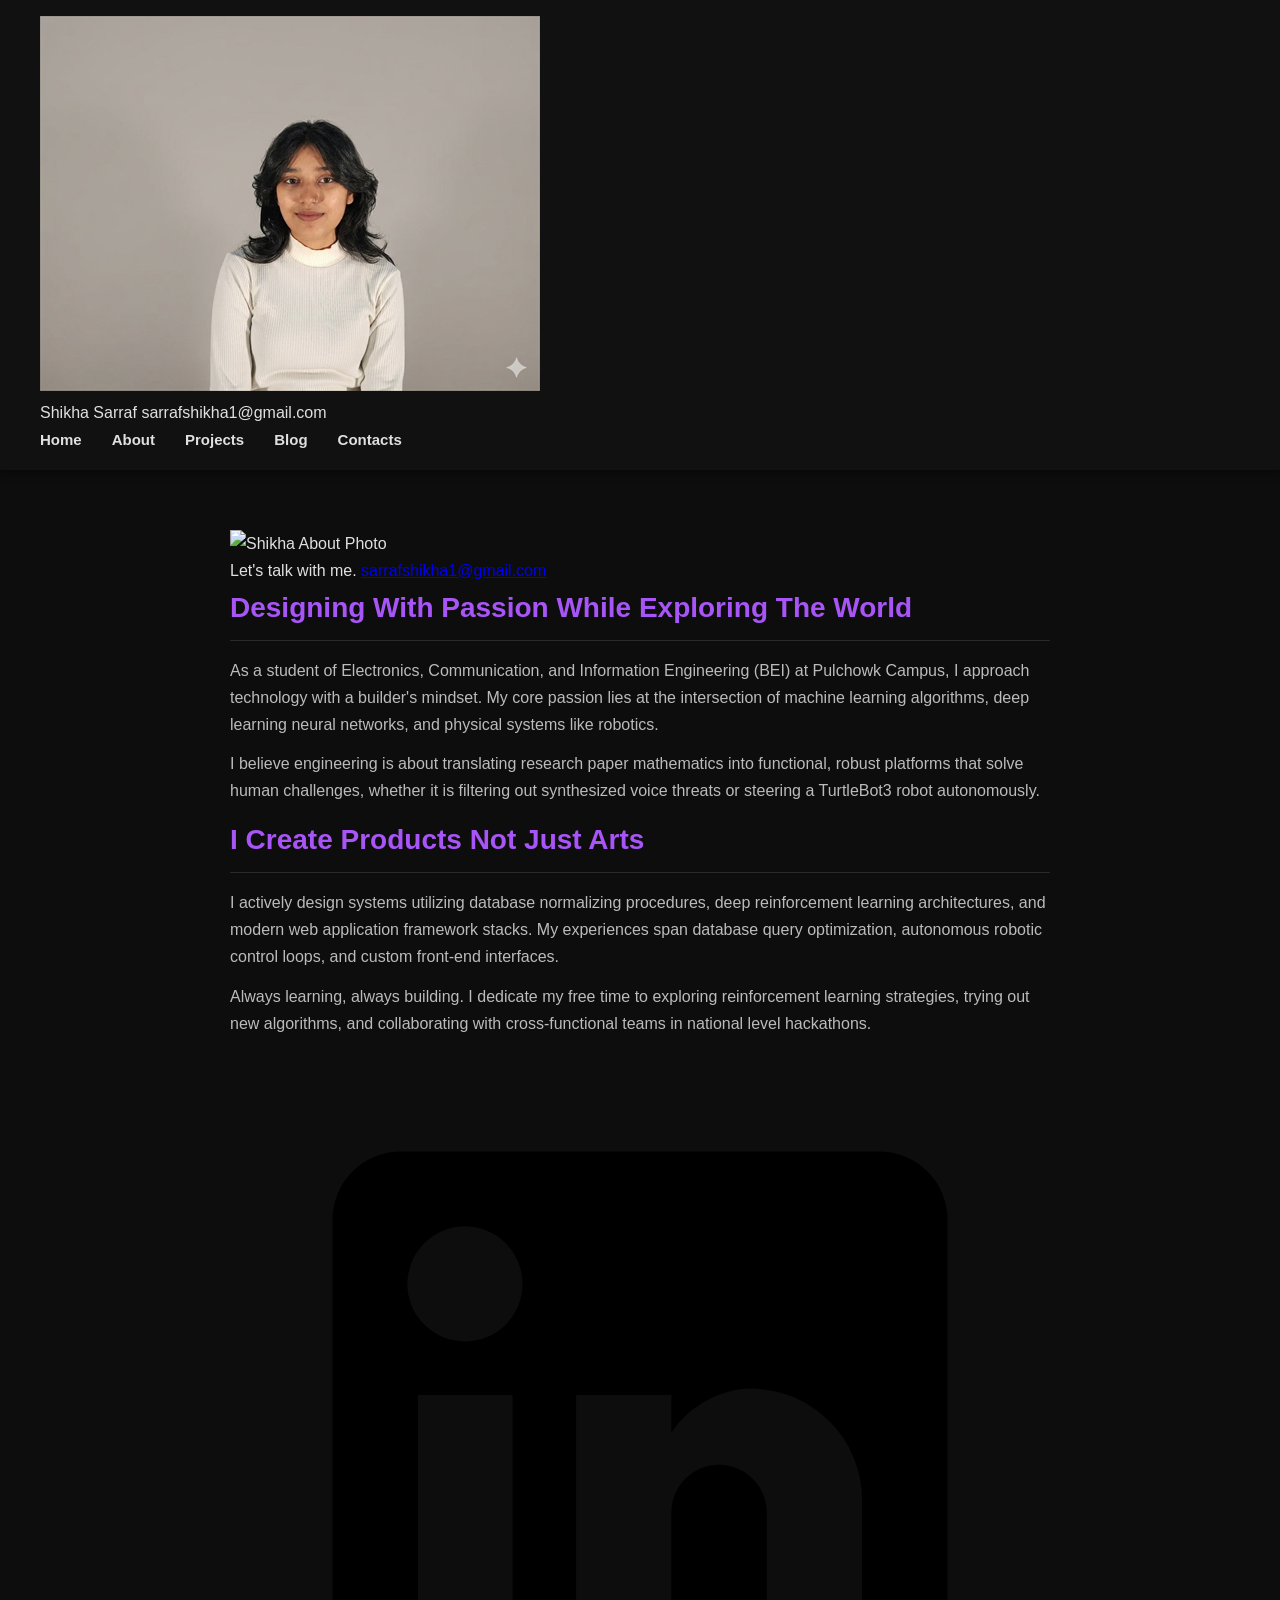
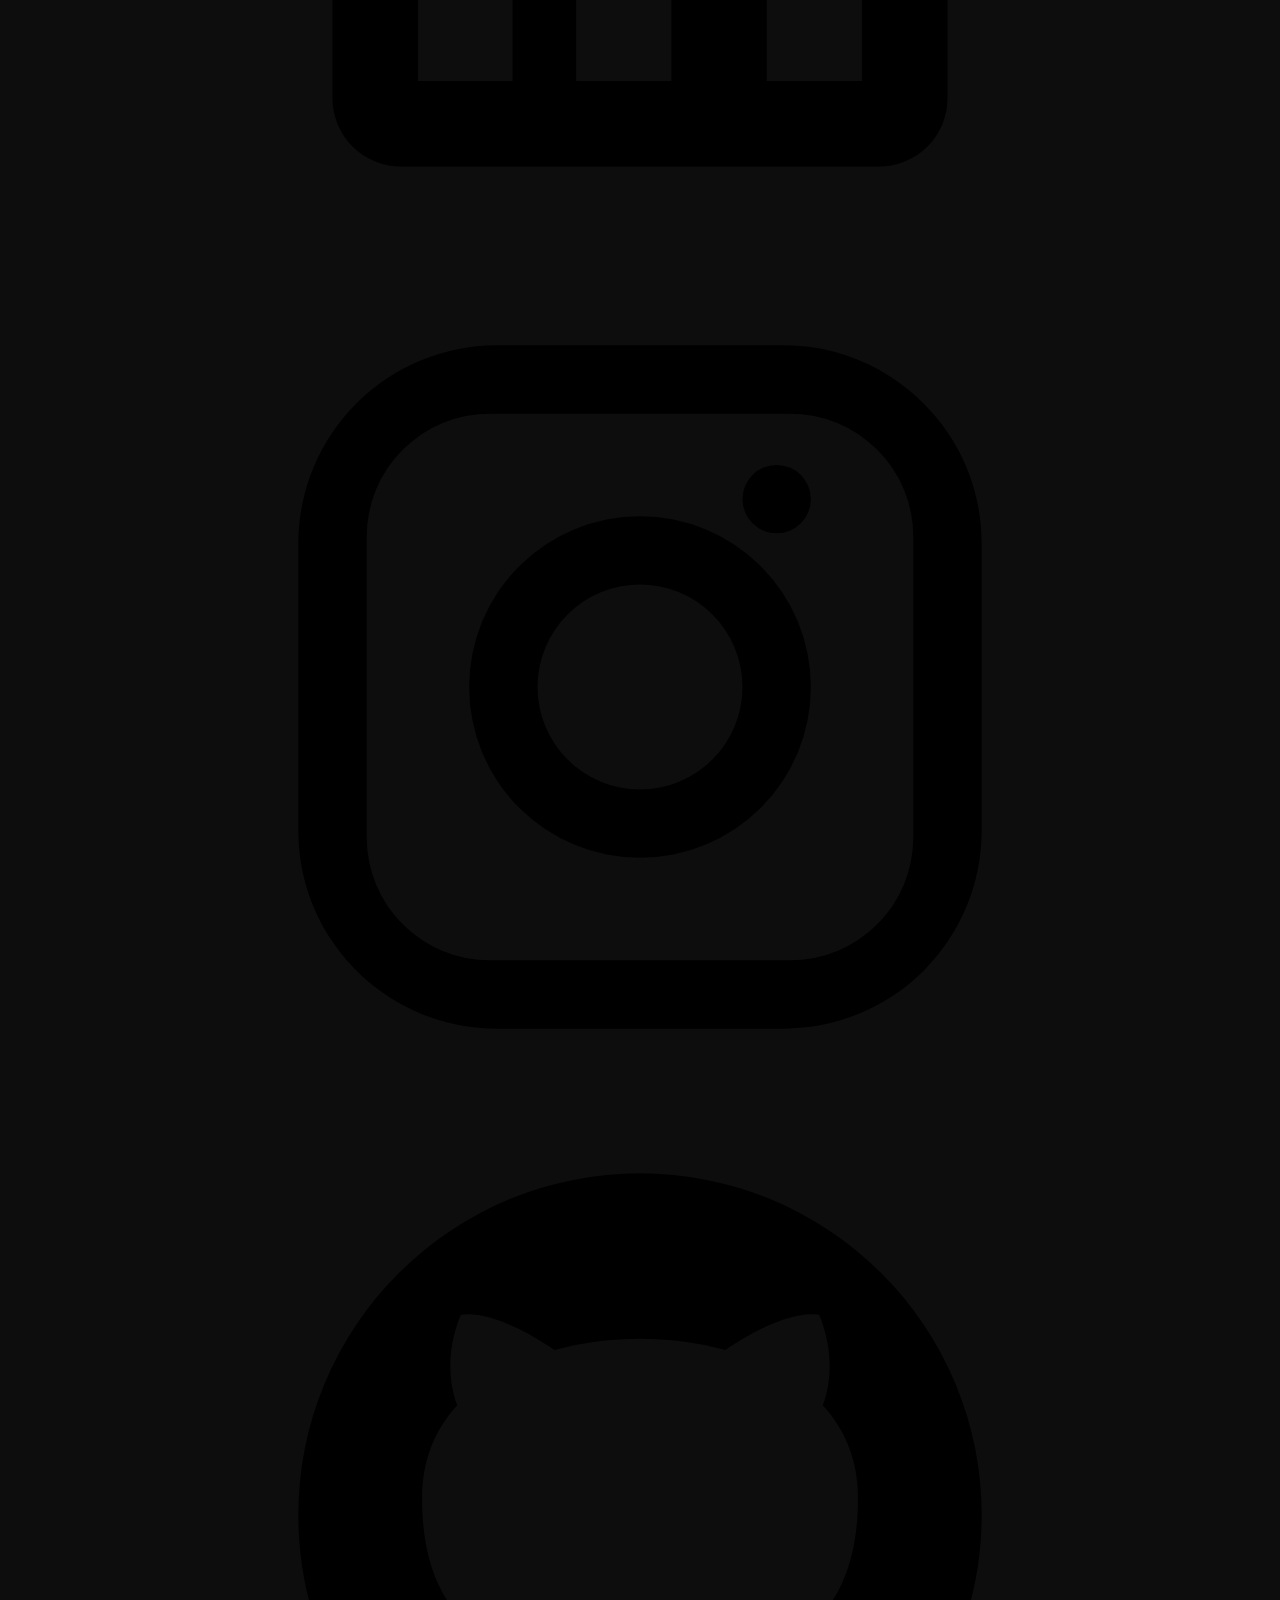
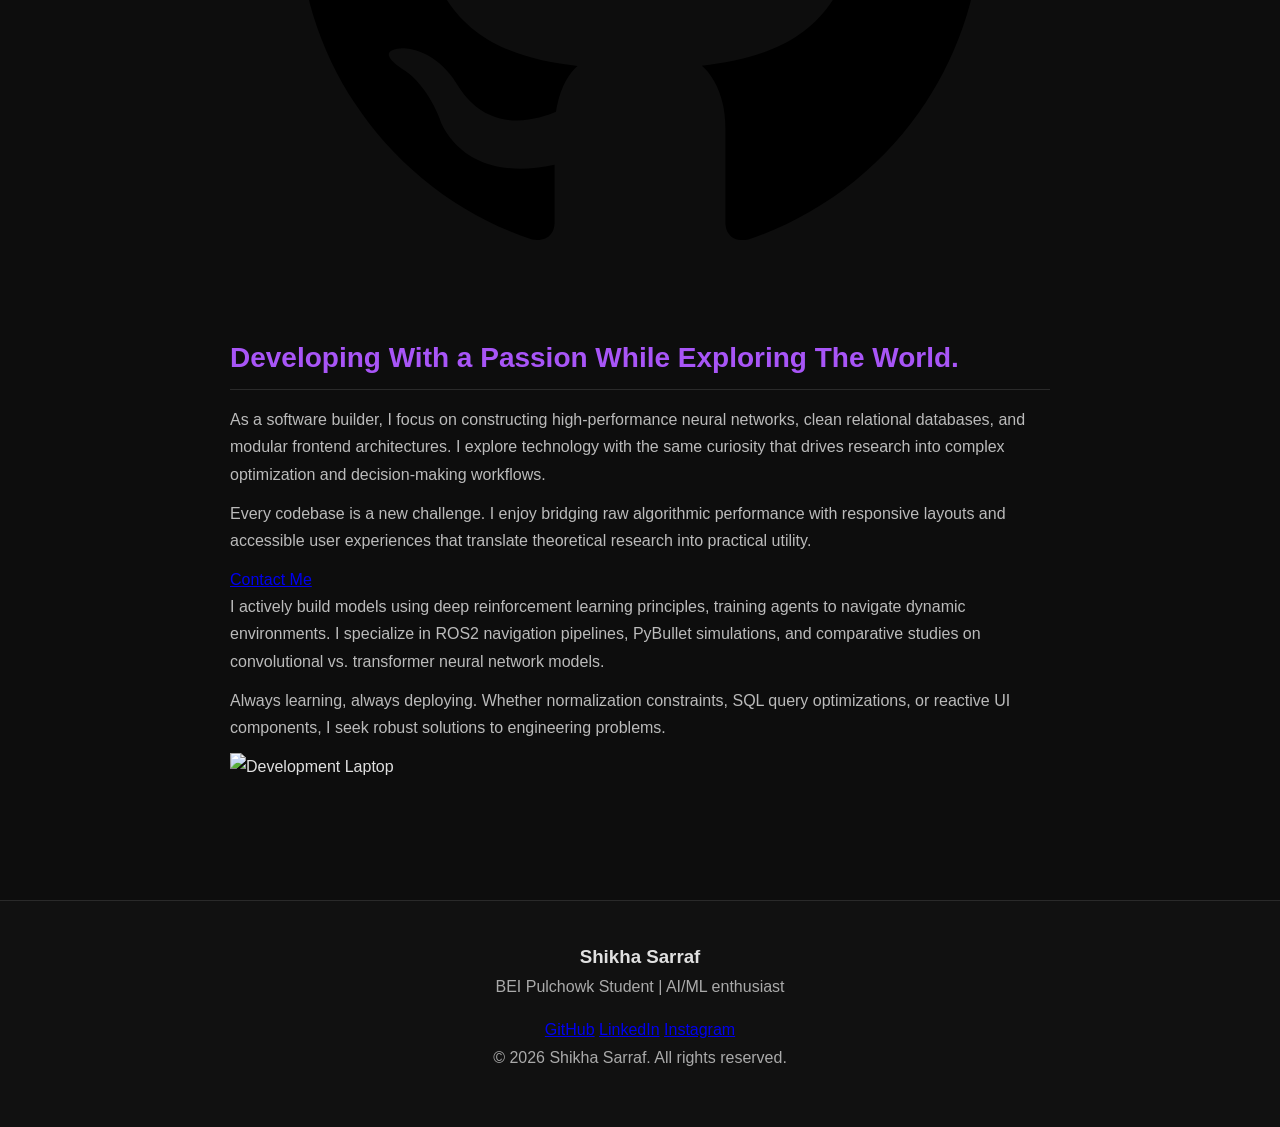
==== about.html @ 016f29b8 "Optimize local and Cloudinary image assets for instant page loading" ====
<!DOCTYPE html>
<html lang="en">
<head>
  <meta charset="UTF-8">
  <meta name="author" content="Shikha Sarraf">
  <meta name="description" content="About Shikha Sarraf - BEI student at Pulchowk Campus, Passionate about AI / ML">
  <title>Shikha Sarraf | About Me</title>
  <!-- Google Fonts -->
  <link rel="preconnect" href="https://fonts.googleapis.com">
  <link rel="preconnect" href="https://fonts.gstatic.com" crossorigin>
  <link href="https://fonts.googleapis.com/css2?family=Playfair+Display:ital,wght@0,400..900;1,400..900&family=Plus+Jakarta+Sans:ital,wght@0,300..800;1,300..800&display=swap" rel="stylesheet">
  <!-- Stylesheet -->
  <link rel="stylesheet" href="style.css">
</head>
<body class="static-page">

  <!-- NAVIGATION BAR (STATIC WHITE THEME) -->
  <nav class="main-navbar sticky-static" id="main-navbar">
    <div class="navbar-content">
      <div class="navbar-logo">
        <img src="me.png" alt="Profile" class="logo-avatar">
        <div class="logo-text">
          <span class="logo-name">Shikha Sarraf</span>
          <span class="logo-subtitle">sarrafshikha1@gmail.com</span>
        </div>
      </div>
      <ul class="nav-links">
        <li><a href="index.html" class="nav-item" data-tab="home">Home</a></li>
        <li><a href="about.html" class="nav-item active" data-tab="about">About</a></li>
        <li><a href="projects.html" class="nav-item" data-tab="projects">Projects</a></li>
        <li><a href="blog.html" class="nav-item" data-tab="blog">Blog</a></li>
        <li><a href="contacts.html" class="nav-item" data-tab="contacts">Contacts</a></li>
      </ul>
    </div>
  </nav>

  <!-- MAIN CONTAINER -->
  <main class="page-container">
    <section id="about-section" class="section-container active-section" style="opacity: 1; transform: none;">
      <div class="about-modern-layout yellow-theme">
        
        <!-- COLUMN 1: IMAGE BLOCK -->
        <div class="about-image-col">
          <div class="offset-card-container">
            <div class="offset-coral-box"></div>
            <div class="about-photo-wrapper">
              <img src="https://res.cloudinary.com/dj85g5tsx/image/upload/w_600,q_auto,f_auto/v1781712154/enhanced_2_aufrpo.jpg" alt="Shikha About Photo" class="about-photo">
            </div>
          </div>
          <div class="about-talk-block">
            <span class="talk-heading">Let's talk with me.</span>
            <a href="mailto:sarrafshikha1@gmail.com" class="talk-email">sarrafshikha1@gmail.com</a>
          </div>
        </div>
        
        <!-- COLUMN 2: HEADING & DETAILS 1 -->
        <div class="about-text-col">
          <h2 class="about-serif-title">Designing With Passion While Exploring The World</h2>
          <div class="coral-line"></div>
          <p class="about-desc">
            As a student of Electronics, Communication, and Information Engineering (BEI) at Pulchowk Campus, I approach technology with a builder's mindset. My core passion lies at the intersection of machine learning algorithms, deep learning neural networks, and physical systems like robotics.
          </p>
          <p class="about-desc">
            I believe engineering is about translating research paper mathematics into functional, robust platforms that solve human challenges, whether it is filtering out synthesized voice threats or steering a TurtleBot3 robot autonomously.
          </p>
        </div>
        
        <!-- COLUMN 3: HEADING & DETAILS 2 + SOCIALS -->
        <div class="about-text-col">
          <h2 class="about-serif-title">I Create Products Not Just Arts</h2>
          <div class="coral-line"></div>
          <p class="about-desc">
            I actively design systems utilizing database normalizing procedures, deep reinforcement learning architectures, and modern web application framework stacks. My experiences span database query optimization, autonomous robotic control loops, and custom front-end interfaces.
          </p>
          <p class="about-desc">
            Always learning, always building. I dedicate my free time to exploring reinforcement learning strategies, trying out new algorithms, and collaborating with cross-functional teams in national level hackathons.
          </p>
          
          <div class="about-social-icons">
            <a href="https://www.linkedin.com/in/shikha-sarraf-b10325328/" target="_blank" class="about-social-btn" title="LinkedIn">
              <svg viewBox="0 0 24 24"><path d="M19 3a2 2 0 0 1 2 2v14a2 2 0 0 1-2 2H5a2 2 0 0 1-2-2V5a2 2 0 0 1 2-2h14m-.5 15.5v-5.3a3.26 3.26 0 0 0-3.26-3.26c-.85 0-1.84.52-2.32 1.3v-1.11h-2.79v8.37h2.79v-4.93c0-.77.62-1.4 1.39-1.4a1.4 1.4 0 0 1 1.4 1.4v4.93h2.79M6.88 8.56a1.68 1.68 0 0 0 1.68-1.68c0-.93-.75-1.69-1.68-1.69a1.69 1.69 0 0 0-1.69 1.69c0 .93.76 1.68 1.69 1.68m1.39 9.94v-8.37H5.5v8.37h2.77z"/></svg>
            </a>
            <a href="https://www.instagram.com/shikha28730/" target="_blank" class="about-social-btn" title="Instagram">
              <svg viewBox="0 0 24 24"><path d="M7.8 2h8.4C19.4 2 22 4.6 22 7.8v8.4a5.8 5.8 0 0 1-5.8 5.8H7.8C4.6 22 2 19.4 2 16.2V7.8A5.8 5.8 0 0 1 7.8 2m-.2 2A3.6 3.6 0 0 0 4 7.6v8.8A3.6 3.6 0 0 0 7.6 20h8.8a3.6 3.6 0 0 0 3.6-3.6V7.6A3.6 3.6 0 0 0 16.4 4H7.6m8.4 1.5a1 1 0 0 1 1 1 1 1 0 0 1-1 1 1 1 0 0 1-1-1 1 1 0 0 1 1-1M12 7a5 5 0 0 1 5 5 5 5 0 0 1-5 5 5 5 0 0 1-5-5 5 5 0 0 1 5-5m0 2a3 3 0 0 0-3 3 3 3 0 0 0 3 3 3 3 0 0 0 3-3 3 3 0 0 0-3-3z"/></svg>
            </a>
            <a href="https://github.com/shikha-sarraf/" target="_blank" class="about-social-btn" title="GitHub">
              <svg viewBox="0 0 24 24"><path d="M12 2A10 10 0 0 0 2 12c0 4.42 2.87 8.17 6.84 9.5.5.08.66-.23.66-.5v-1.69c-2.77.6-3.36-1.34-3.36-1.34-.46-1.16-1.11-1.47-1.11-1.47-.9-.62.07-.6.07-.6 1 .07 1.53 1.03 1.53 1.03.9 1.52 2.34 1.07 2.91.83.1-.65.35-1.09.63-1.34-2.22-.25-4.55-1.11-4.55-4.92 0-1.11.38-2 1.03-2.71-.1-.25-.45-1.29.1-2.64 0 0 .84-.27 2.75 1.02.79-.22 1.65-.33 2.5-.33.85 0 1.71.11 2.5.33 1.91-1.29 2.75-1.02 2.75-1.02.55 1.35.2 2.39.1 2.64.65.71 1.03 1.6 1.03 2.71 0 3.82-2.34 4.66-4.57 4.91.36.31.69.92.69 1.85V21c0 .27.16.59.67.5C19.14 20.16 22 16.42 22 12A10 10 0 0 0 12 2z"/></svg>
            </a>
          </div>
        </div>
        
      </div>

      <!-- SECOND ROW: DEVELOPMENT & LAPTOP BLOCK -->
      <div class="about-modern-layout reverse blue-theme">
        
        <!-- COLUMN 1 & 2: TEXT -->
        <div class="about-text-col">
          <h2 class="about-serif-title">Developing With a Passion While Exploring The World.</h2>
          <div class="coral-line"></div>
          <p class="about-desc">
            As a software builder, I focus on constructing high-performance neural networks, clean relational databases, and modular frontend architectures. I explore technology with the same curiosity that drives research into complex optimization and decision-making workflows.
          </p>
          <p class="about-desc">
            Every codebase is a new challenge. I enjoy bridging raw algorithmic performance with responsive layouts and accessible user experiences that translate theoretical research into practical utility.
          </p>
          <div class="about-btn-wrapper">
            <a href="contacts.html" class="about-contact-btn">Contact Me</a>
          </div>
        </div>
        
        <div class="about-text-col">
          <p class="about-desc">
            I actively build models using deep reinforcement learning principles, training agents to navigate dynamic environments. I specialize in ROS2 navigation pipelines, PyBullet simulations, and comparative studies on convolutional vs. transformer neural network models.
          </p>
          <p class="about-desc">
            Always learning, always deploying. Whether normalization constraints, SQL query optimizations, or reactive UI components, I seek robust solutions to engineering problems.
          </p>
        </div>
        
        <!-- COLUMN 3: LAPTOP IMAGE BLOCK -->
        <div class="about-image-col">
          <div class="offset-card-container right-aligned">
            <div class="offset-coral-box right-offset"></div>
            <div class="about-photo-wrapper">
              <img src="https://res.cloudinary.com/dj85g5tsx/image/upload/w_600,q_auto,f_auto/v1781712154/enhanced_1_idapt1.jpg" alt="Development Laptop" class="about-photo">
            </div>
          </div>
        </div>
        
      </div>
    </section>
  </main>

  <!-- FOOTER -->
  <footer class="site-footer">
    <div class="footer-top">
      <div class="footer-brand">
        <h3>Shikha Sarraf</h3>
        <p>BEI Pulchowk Student | AI/ML enthusiast</p>
      </div>
      <div class="footer-socials">
        <a href="https://github.com/shikha-sarraf/" target="_blank">GitHub</a>
        <a href="https://www.linkedin.com/in/shikha-sarraf-b10325328/" target="_blank">LinkedIn</a>
        <a href="https://www.instagram.com/shikha28730/" target="_blank">Instagram</a>
      </div>
    </div>
    <div class="footer-divider"></div>
    <div class="footer-bottom">
      <p>&copy; 2026 Shikha Sarraf. All rights reserved.</p>
    </div>
  </footer>

  <!-- Scripts -->
  <script src="script.js"></script>
</body>
</html>
---- style.css ----
/* RESET & BASE */
* {
  margin: 0;
  padding: 0;
  box-sizing: border-box;
}

body {
  font-family: 'Segoe UI', sans-serif;
  background-color: #0d0d0d;
  color: #e0e0e0;
  line-height: 1.7;
}

/* NAVIGATION */
nav {
  background-color: #111111;
  padding: 16px 40px;
  box-shadow: 0 2px 8px rgba(0,0,0,0.5);
  position: sticky;
  top: 0;
  z-index: 100;
}

nav ul {
  list-style: none;
  display: flex;
  gap: 30px;
}

nav ul li a {
  text-decoration: none;
  color: #e0e0e0;
  font-weight: 600;
  font-size: 15px;
}

nav ul li a:hover {
  color: #a855f7;
}

/* HERO SECTION */

.profile-photo {
  width: 150px;
  height: 150px;
  border-radius: 50%;
  object-fit: cover;
  border: 3px solid #a855f7;
  margin-bottom: 20px;
}

#hero {
  background: linear-gradient(135deg, #0d0d0d, #1a0a2e);
  color: white;
  padding: 100px 40px;
  text-align: center;
}

#hero h1 {
  font-size: 48px;
  margin-bottom: 16px;
  color: #ffffff;
}

#hero p {
  font-size: 18px;
  margin-bottom: 8px;
  color: #aaaaaa;
}

/* SECTIONS */
section {
  padding: 60px 40px;
  max-width: 900px;
  margin: 0 auto;
}

h2 {
  font-size: 28px;
  color: #a855f7;
  margin-bottom: 16px;
  border-bottom: 1px solid #2a2a2a;
  padding-bottom: 8px;
}

p {
  font-size: 16px;
  color: #bbbbbb;
  margin-bottom: 12px;
}

/* SKILLS */
#skills ul {
  list-style: none;
  display: flex;
  flex-wrap: wrap;
  gap: 12px;
  margin-top: 16px;
}

#skills ul li {
  background-color: transparent;
  color: #a855f7;
  padding: 8px 18px;
  border-radius: 20px;
  font-size: 14px;
  font-weight: 500;
  border: 1px solid #a855f7;
}

/* PROJECT CARDS */
.project-card {
  background: #111111;
  border-radius: 12px;
  padding: 24px;
  margin-bottom: 20px;
  box-shadow: 0 4px 12px rgba(0,0,0,0.4);
  border-left: 4px solid #a855f7;
  transition: all 0.3s ease;
  cursor: pointer;
}

.project-card:hover {
  transform: translateY(-5px);
  box-shadow: 0 8px 25px rgba(168, 85, 247, 0.3);
  border-left: 4px solid #a855f7;
}


/* CONTACT */
#contact a {
  color: #a855f7;
  text-decoration: none;
  font-weight: 600;
}

#contact a:hover {
  color: #ffffff;
  text-decoration: underline;
}

.social-links {
  display: flex;
  gap: 16px;
  justify-content: center;
  margin-top: 24px;
}

.social-links a {
  text-decoration: none;
  color: #ffffff;
  border: 2px solid #a855f7;
  padding: 10px 24px;
  border-radius: 25px;
  font-weight: 600;
  font-size: 15px;
  transition: all 0.3s ease;
}

.social-links a:hover {
  background-color: #a855f7;
  color: #ffffff;
}
/* FOOTER */
footer {
  background-color: #111111;
  text-align: center;
  padding: 40px 20px;
  margin-top: 60px;
  border-top: 1px solid #2a2a2a;
}

footer p {
  color: #aaaaaa;
  margin-bottom: 16px;
}

footer .copyright {
  color: #555555;
  font-size: 13px;
  margin-top: 16px;
}
.cv-btn {
  display: inline-block;
  margin-top: 16px;
  padding: 12px 30px;
  background-color: #a855f7;
  color: white;
  text-decoration: none;
  border-radius: 25px;
  font-weight: 600;
  font-size: 15px;
  transition: all 0.3s ease;
}

.cv-btn:hover {
  background-color: #9333ea;
  transform: translateY(-2px);
}
/* SCROLL ANIMATION */
.fade-in {
  opacity: 0;
  transform: translateY(30px);
  transition: opacity 0.6s ease, transform 0.6s ease;
}

.fade-in.visible {
  opacity: 1;
  transform: translateY(0);
}

/* EDUCATION CARDS */
.education-card {
  background: #111111;
  border-radius: 12px;
  padding: 24px;
  margin-bottom: 20px;
  border-left: 4px solid #a855f7;
  box-shadow: 0 4px 12px rgba(0,0,0,0.4);
  transition: all 0.3s ease;
}

.education-card:hover {
  transform: translateY(-5px);
  box-shadow: 0 8px 25px rgba(168, 85, 247, 0.3);
}

.education-card h3 {
  color: #ffffff;
  font-size: 18px;
  margin-bottom: 8px;
}

.institution {
  color: #a855f7 !important;
  font-weight: 600;
  margin-bottom: 4px !important;
}

.year {
  color: #888888 !important;
  font-size: 14px !important;
  margin-bottom: 10px !important;
}

/* HOBBIES */
.hobbies-grid {
  display: grid;
  grid-template-columns: repeat(2, 1fr);
  gap: 20px;
  margin-top: 16px;
}

.hobby-card {
  background: #111111;
  border-radius: 12px;
  padding: 24px;
  text-align: center;
  border: 1px solid #2a2a2a;
  transition: all 0.3s ease;
}

.hobby-card:hover {
  border-color: #a855f7;
  transform: translateY(-5px);
  box-shadow: 0 8px 25px rgba(168, 85, 247, 0.2);
}

.hobby-icon {
  font-size: 36px;
  display: block;
  margin-bottom: 12px;
}

.hobby-card h3 {
  color: #ffffff;
  margin-bottom: 8px;
}
/* PROJECT HEADER */
.project-header {
  display: flex;
  justify-content: space-between;
  align-items: center;
  margin-bottom: 12px;
}

.project-status {
  background-color: #1a1a1a;
  color: #a855f7;
  border: 1px solid #a855f7;
  padding: 4px 12px;
  border-radius: 20px;
  font-size: 12px;
  font-weight: 600;
}

/* PROJECT TECH TAGS */
.project-tech {
  display: flex;
  flex-wrap: wrap;
  gap: 8px;
  margin-top: 16px;
}

.project-tech span {
  background-color: #1a1a1a;
  color: #aaaaaa;
  border: 1px solid #333333;
  padding: 4px 12px;
  border-radius: 20px;
  font-size: 12px;
}
.project-card .project-status.hackathon {
  color: #22c55e;
  border-color: #22c55e;
}
/* SMOOTH SCROLL */
html {
  scroll-behavior: smooth;
}
/* BACK TO TOP BUTTON */
#backToTop {
  position: fixed;
  bottom: 30px;
  right: 30px;
  background-color: #a855f7;
  color: white;
  border: none;
  border-radius: 50%;
  width: 45px;
  height: 45px;
  font-size: 20px;
  cursor: pointer;
  display: none;
  z-index: 999;
  transition: all 0.3s ease;
}

#backToTop:hover {
  background-color: #9333ea;
  transform: translateY(-3px);
}
/* MOBILE RESPONSIVE */
@media (max-width: 768px) {
  #hero h1 {
    font-size: 32px;
  }

  #hero p {
    font-size: 16px;
  }

  nav ul {
    gap: 16px;
    flex-wrap: wrap;
    padding: 8px 0;
  }

  section {
    padding: 40px 20px;
  }

  .hobbies-grid {
    grid-template-columns: 1fr;
  }

  .project-header {
    flex-direction: column;
    align-items: flex-start;
    gap: 8px;
  }

  .social-links {
    flex-direction: column;
    align-items: center;
  }

  .profile-photo {
    width: 120px;
    height: 120px;
  }
}
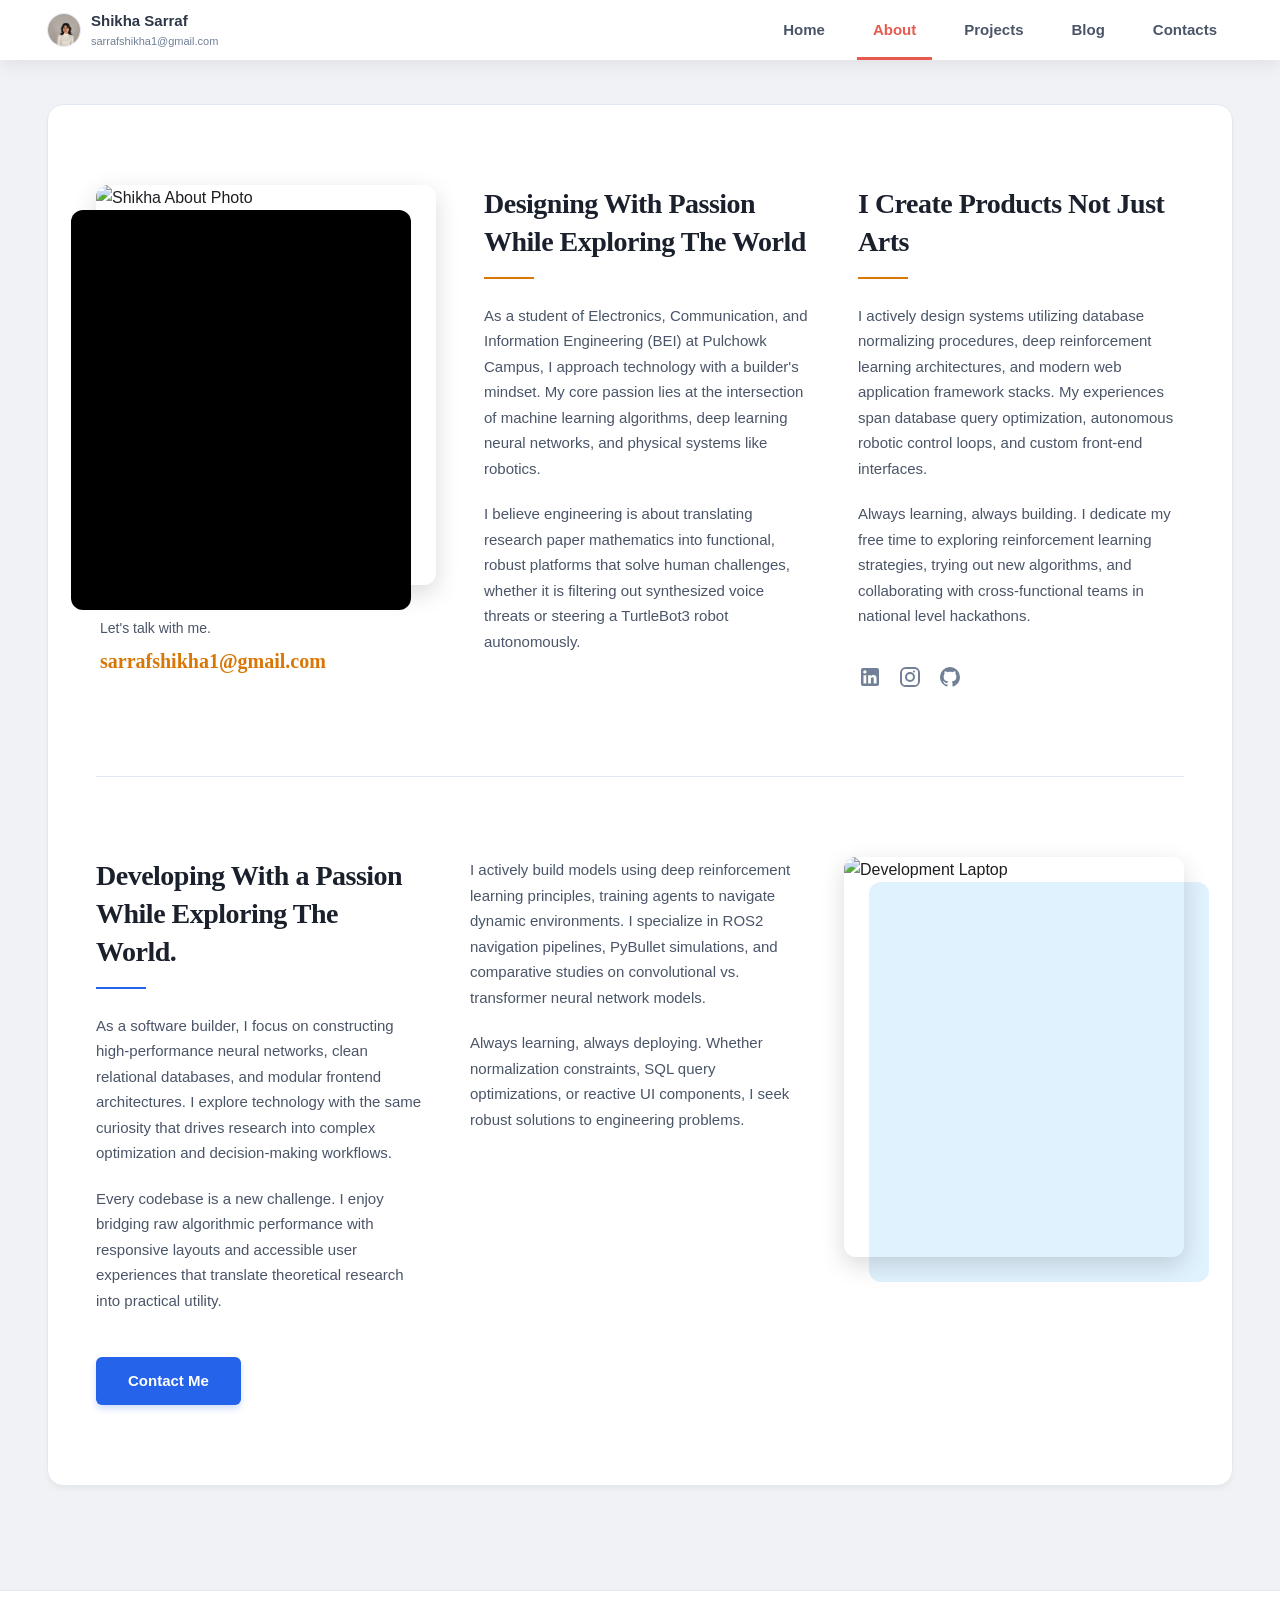
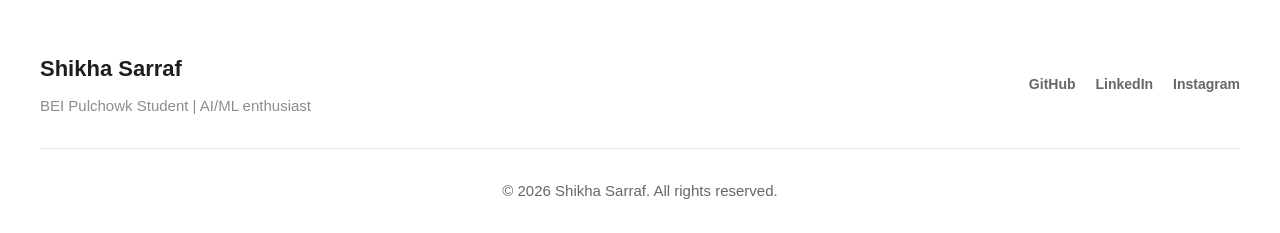
==== commit 6c769cc1: "Make profile header section more compact to avoid shifting main page down" ====
--- a/about.html
+++ b/about.html
@@ -2,6 +2,7 @@
 <html lang="en">
 <head>
   <meta charset="UTF-8">
+  <meta name="viewport" content="width=device-width, initial-scale=1.0">
   <meta name="author" content="Shikha Sarraf">
   <meta name="description" content="About Shikha Sarraf - BEI student at Pulchowk Campus, Passionate about AI / ML">
   <title>Shikha Sarraf | About Me</title>
@@ -10,7 +11,7 @@
   <link rel="preconnect" href="https://fonts.gstatic.com" crossorigin>
   <link href="https://fonts.googleapis.com/css2?family=Playfair+Display:ital,wght@0,400..900;1,400..900&family=Plus+Jakarta+Sans:ital,wght@0,300..800;1,300..800&display=swap" rel="stylesheet">
   <!-- Stylesheet -->
-  <link rel="stylesheet" href="style.css">
+  <link rel="stylesheet" href="style.css?v=1.0.3">
 </head>
 <body class="static-page">
 
--- a/style.css
+++ b/style.css
@@ -1,383 +1,1660 @@
-/* RESET & BASE */
+/* ==========================================
+   DESIGN SYSTEM & VARIABLES
+   ========================================== */
+:root {
+  /* Colors */
+  --bg-primary: #f0f2f5;
+  --bg-secondary: #ffffff;
+  --bg-hover: #f2f3f5;
+  --border-color: #e4e6eb;
+  --text-primary: #1c1e21;
+  --text-secondary: #65676b;
+  --text-muted: #8a8d91;
+  
+  --coral-accent: #e85a4f;
+  --coral-hover: #d3483f;
+  --coral-bg-alpha: rgba(232, 90, 79, 0.15);
+  
+  --facebook-blue: #1877f2;
+  --success-color: #16a34a;
+  --warning-color: #d97706;
+  
+  /* Fonts */
+  --font-sans: 'Plus Jakarta Sans', sans-serif;
+  --font-serif: 'Playfair Display', serif;
+  
+  /* Transitions */
+  --transition-smooth: all 0.3s cubic-bezier(0.4, 0, 0.2, 1);
+  --transition-fast: all 0.15s ease;
+}
+
+/* ==========================================
+   RESET & BASE STYLES
+   ========================================== */
 * {
   margin: 0;
   padding: 0;
   box-sizing: border-box;
 }
 
+html {
+  scroll-behavior: smooth;
+  scroll-padding-top: 80px; /* Offset for sticky navbar */
+}
+
 body {
-  font-family: 'Segoe UI', sans-serif;
-  background-color: #0d0d0d;
-  color: #e0e0e0;
-  line-height: 1.7;
-}
-
-/* NAVIGATION */
-nav {
-  background-color: #111111;
-  padding: 16px 40px;
-  box-shadow: 0 2px 8px rgba(0,0,0,0.5);
-  position: sticky;
-  top: 0;
-  z-index: 100;
-}
-
-nav ul {
+  font-family: var(--font-sans);
+  background-color: var(--bg-primary);
+  color: var(--text-primary);
+  line-height: 1.6;
+  overflow-x: hidden;
+}
+
+body.static-page {
+  padding-top: 80px;
+}
+
+/* Links & Buttons */
+a {
+  color: inherit;
+  text-decoration: none;
+  transition: var(--transition-fast);
+}
+
+button, .mock-btn {
+  font-family: var(--font-sans);
+  background: none;
+  border: none;
+  cursor: pointer;
+  outline: none;
+  transition: var(--transition-smooth);
+}
+
+/* ==========================================
+   TYPOGRAPHY
+   ========================================== */
+h1, h2, h3, h4, h5, h6 {
+  font-weight: 700;
+  color: var(--text-primary);
+}
+
+p {
+  color: var(--text-secondary);
+  font-size: 15px;
+}
+
+/* ==========================================
+   HEADER / PROFILE AREA
+   ========================================== */
+.profile-header {
+  background-color: var(--bg-secondary);
+  border-bottom: 1px solid var(--border-color);
+  padding-bottom: 12px;
+  width: 100%;
+}
+
+.cover-wrapper {
+  position: relative;
+  width: 100%;
+  height: 410px;
+  background: linear-gradient(180deg, #2a2c2d, #18191a);
+  overflow: hidden;
+}
+
+.cover-photo {
+  width: 100%;
+  height: 100%;
+  object-fit: cover;
+  object-position: center 20%;
+}
+
+.cover-edit-btn {
+  position: absolute;
+  bottom: 16px;
+  right: 32px;
+  background-color: rgba(0, 0, 0, 0.65);
+  color: #ffffff;
+  padding: 8px 16px;
+  border-radius: 6px;
+  font-size: 14px;
+  font-weight: 600;
+  display: flex;
+  align-items: center;
+  gap: 8px;
+  backdrop-filter: blur(4px);
+}
+
+.cover-edit-btn:hover {
+  background-color: rgba(0, 0, 0, 0.85);
+}
+
+.btn-icon {
+  width: 18px;
+  height: 18px;
+  fill: currentColor;
+}
+
+/* Profile Info Section */
+.header-info-container {
+  max-width: 1250px;
+  margin: 0 auto;
+  padding: 0 32px;
+  position: relative;
+  display: flex;
+  gap: 24px;
+}
+
+.profile-avatar-wrapper {
+  position: relative;
+  width: 140px;
+  height: 140px;
+  margin-top: -70px;
+  border-radius: 50%;
+  border: 4px solid var(--bg-secondary);
+  overflow: hidden;
+  background-color: var(--bg-primary);
+  flex-shrink: 0;
+  z-index: 10;
+  box-shadow: 0 4px 12px rgba(0,0,0,0.15);
+}
+
+.profile-avatar {
+  width: 100%;
+  height: 100%;
+  object-fit: cover;
+}
+
+.avatar-edit-badge {
+  position: absolute;
+  bottom: 8px;
+  right: 8px;
+  background-color: var(--bg-hover);
+  border: 1px solid var(--border-color);
+  width: 36px;
+  height: 36px;
+  border-radius: 50%;
+  display: flex;
+  align-items: center;
+  justify-content: center;
+  cursor: pointer;
+}
+
+.avatar-edit-badge svg {
+  width: 20px;
+  height: 20px;
+  fill: var(--text-primary);
+}
+
+.profile-meta {
+  display: flex;
+  justify-content: space-between;
+  align-items: flex-end;
+  flex-grow: 1;
+  padding-top: 12px;
+  padding-bottom: 4px;
+  gap: 20px;
+}
+
+.name-block {
+  display: flex;
+  flex-direction: column;
+}
+
+.profile-name {
+  font-size: 28px;
+  font-weight: 800;
+  display: flex;
+  align-items: center;
+  gap: 8px;
+}
+
+.verify-badge {
+  color: var(--facebook-blue);
+  font-size: 20px;
+}
+
+.profile-email {
+  color: var(--text-secondary);
+  font-size: 16px;
+  font-weight: 500;
+  margin-top: 4px;
+}
+
+.profile-actions {
+  display: flex;
+  gap: 12px;
+}
+
+.mock-btn {
+  padding: 8px 16px;
+  border-radius: 6px;
+  font-size: 15px;
+  font-weight: 600;
+  display: flex;
+  align-items: center;
+  gap: 8px;
+}
+
+.primary-action-btn {
+  background-color: var(--facebook-blue);
+  color: white;
+}
+
+.primary-action-btn:hover {
+  filter: brightness(1.1);
+}
+
+.secondary-action-btn {
+  background-color: var(--bg-hover);
+  color: var(--text-primary);
+  border: 1px solid var(--border-color);
+}
+
+.secondary-action-btn:hover {
+  background-color: rgba(0, 0, 0, 0.05);
+}
+
+/* ==========================================
+   NAVIGATION BAR
+   ========================================== */
+.nav-anchor {
+  height: 0;
+  display: block;
+  width: 100%;
+  visibility: hidden;
+}
+
+.main-navbar {
+  background-color: var(--bg-secondary);
+  border-bottom: 1px solid var(--border-color);
+  width: 100%;
+  height: 60px;
+  z-index: 999;
+  transition: background-color 0.4s ease, box-shadow 0.4s ease, transform 0.3s ease;
+}
+
+.navbar-content {
+  max-width: 1250px;
+  margin: 0 auto;
+  padding: 0 32px;
+  height: 100%;
+  display: flex;
+  justify-content: space-between;
+  align-items: center;
+}
+
+/* Sticky Nav Logo (Hidden by default) */
+.navbar-logo {
+  display: flex;
+  align-items: center;
+  gap: 10px;
+  opacity: 0;
+  visibility: hidden;
+  transform: translateX(-10px);
+  transition: var(--transition-smooth);
+}
+
+.logo-avatar {
+  width: 34px;
+  height: 34px;
+  border-radius: 50%;
+  object-fit: cover;
+  border: 1px solid var(--border-color);
+}
+
+.logo-text {
+  display: flex;
+  flex-direction: column;
+}
+
+.logo-name {
+  font-weight: 700;
+  font-size: 15px;
+  color: #2d3748;
+}
+
+.logo-subtitle {
+  font-size: 11px;
+  color: #718096;
+}
+
+/* Nav Links list */
+.nav-links {
+  display: flex;
   list-style: none;
-  display: flex;
-  gap: 30px;
-}
-
-nav ul li a {
-  text-decoration: none;
-  color: #e0e0e0;
+  height: 100%;
+  align-items: center;
+  gap: 16px;
+}
+
+.nav-item {
+  color: var(--text-secondary);
   font-weight: 600;
   font-size: 15px;
-}
-
-nav ul li a:hover {
-  color: #a855f7;
-}
-
-/* HERO SECTION */
-
-.profile-photo {
-  width: 150px;
-  height: 150px;
+  padding: 18px 16px;
+  position: relative;
+  display: inline-block;
+}
+
+.nav-item:hover {
+  color: var(--text-primary);
+}
+
+.nav-item.active {
+  color: var(--coral-accent);
+}
+
+.nav-item.active::after {
+  content: '';
+  position: absolute;
+  bottom: 0;
+  left: 0;
+  width: 100%;
+  height: 3px;
+  background-color: var(--coral-accent);
+}
+
+/* Sticky navbar CTA button */
+.navbar-cta {
+  opacity: 0;
+  visibility: hidden;
+  transform: translateX(10px);
+  transition: var(--transition-smooth);
+}
+
+.hire-btn {
+  background-color: var(--coral-accent);
+  color: white;
+  padding: 8px 20px;
+  border-radius: 6px;
+  font-weight: 600;
+  font-size: 14px;
+  box-shadow: 0 4px 6px rgba(232, 90, 79, 0.2);
+}
+
+.hire-btn:hover {
+  background-color: var(--coral-hover);
+  transform: translateY(-1px);
+}
+
+/* STICKY CLASS TRIGGERED BY JS / STATIC PAGE NAVBAR */
+.main-navbar.sticky,
+.main-navbar.sticky-static {
+  position: fixed;
+  top: 0;
+  left: 0;
+  right: 0;
+  background-color: #ffffff !important;
+  box-shadow: 0 4px 20px rgba(0, 0, 0, 0.08);
+  border-bottom: none;
+  z-index: 1000;
+}
+
+.main-navbar.sticky {
+  animation: slideDown 0.35s cubic-bezier(0.16, 1, 0.3, 1) forwards;
+}
+
+.main-navbar.sticky .navbar-logo,
+.main-navbar.sticky-static .navbar-logo {
+  opacity: 1;
+  visibility: visible;
+  transform: translateX(0);
+}
+
+.main-navbar.sticky .navbar-cta,
+.main-navbar.sticky-static .navbar-cta {
+  opacity: 1;
+  visibility: visible;
+  transform: translateX(0);
+}
+
+.main-navbar.sticky .nav-item,
+.main-navbar.sticky-static .nav-item {
+  color: #4a5568;
+}
+
+.main-navbar.sticky .nav-item:hover,
+.main-navbar.sticky-static .nav-item:hover {
+  color: #1a202c;
+}
+
+.main-navbar.sticky .nav-item.active,
+.main-navbar.sticky-static .nav-item.active {
+  color: var(--coral-accent);
+}
+
+@keyframes slideDown {
+  from {
+    transform: translateY(-100%);
+  }
+  to {
+    transform: translateY(0);
+  }
+}
+
+/* ==========================================
+   PAGE CONTAINER & SECTIONS
+   ========================================== */
+.page-container {
+  max-width: 1250px;
+  margin: 0 auto;
+  padding: 24px 32px;
+}
+
+.section-container {
+  display: none;
+  padding: 60px 0;
+  opacity: 0;
+  transform: translateY(20px);
+  transition: opacity 0.5s ease, transform 0.5s ease;
+}
+
+.section-container.active-section {
+  display: block;
+  opacity: 1;
+  transform: translateY(0);
+}
+
+/* Section headers */
+.section-header {
+  text-align: center;
+  max-width: 700px;
+  margin: 0 auto 50px auto;
+}
+
+.section-title {
+  font-size: 36px;
+  font-weight: 800;
+  margin-bottom: 16px;
+  letter-spacing: -0.5px;
+}
+
+.section-subtitle {
+  font-size: 16px;
+  color: var(--text-secondary);
+}
+
+/* ==========================================
+   HOME TAB / FEED LAYOUT
+   ========================================== */
+.feed-grid {
+  display: grid;
+  grid-template-columns: 360px 1fr;
+  gap: 16px;
+  align-items: start;
+}
+
+/* Cards standard look */
+.fb-card {
+  background-color: var(--bg-secondary);
+  border: 1px solid var(--border-color);
+  border-radius: 8px;
+  padding: 16px;
+  margin-bottom: 16px;
+  box-shadow: 0 1px 2px rgba(0, 0, 0, 0.1);
+}
+
+.fb-card h2 {
+  font-size: 20px;
+  font-weight: 700;
+  margin-bottom: 16px;
+}
+
+/* Intro Card details */
+.intro-bio {
+  text-align: center;
+  font-size: 15px;
+  margin-bottom: 16px;
+}
+
+.mock-btn-wide {
+  width: 100%;
+  background-color: var(--bg-hover);
+  color: var(--text-primary);
+  padding: 8px 0;
+  border-radius: 6px;
+  font-weight: 600;
+  font-size: 14px;
+  margin-bottom: 16px;
+}
+
+.mock-btn-wide:hover {
+  background-color: rgba(0,0,0,0.05);
+}
+
+.mock-btn-wide.secondary {
+  margin-bottom: 0;
+  margin-top: 16px;
+}
+
+.details-list {
+  list-style: none;
+  display: flex;
+  flex-direction: column;
+  gap: 16px;
+}
+
+.details-list li {
+  display: flex;
+  align-items: center;
+  gap: 12px;
+  font-size: 14px;
+  color: var(--text-secondary);
+}
+
+.detail-icon {
+  width: 20px;
+  height: 20px;
+  fill: var(--text-muted);
+  flex-shrink: 0;
+}
+
+.highlight {
+  font-weight: 600;
+  color: var(--text-primary);
+}
+
+/* Social media row */
+.social-row {
+  display: flex;
+  justify-content: center;
+  gap: 12px;
+  margin-top: 20px;
+  border-top: 1px solid var(--border-color);
+  padding-top: 16px;
+}
+
+.social-icon-btn {
+  width: 38px;
+  height: 38px;
+  border-radius: 50%;
+  background-color: var(--bg-hover);
+  display: flex;
+  align-items: center;
+  justify-content: center;
+  transition: var(--transition-smooth);
+}
+
+.social-icon-btn svg {
+  width: 20px;
+  height: 20px;
+  fill: var(--text-primary);
+  transition: var(--transition-smooth);
+}
+
+/* Brand hover colors */
+.social-icon-btn.github:hover {
+  background-color: #24292e;
+}
+.social-icon-btn.github:hover svg {
+  fill: #ffffff;
+}
+
+.social-icon-btn.linkedin:hover {
+  background-color: #0077b5;
+}
+.social-icon-btn.linkedin:hover svg {
+  fill: #ffffff;
+}
+
+.social-icon-btn.instagram:hover {
+  background-color: #e1306c;
+}
+.social-icon-btn.instagram:hover svg {
+  fill: #ffffff;
+}
+
+/* Photos grid (3x2 aspect ratios) */
+.photos-card .card-header {
+  display: flex;
+  justify-content: space-between;
+  align-items: center;
+  margin-bottom: 16px;
+}
+
+.photos-card h2 {
+  margin-bottom: 0;
+}
+
+.card-header-link {
+  font-size: 14px;
+  color: var(--facebook-blue);
+  font-weight: 500;
+}
+
+.card-header-link:hover {
+  text-decoration: underline;
+}
+
+.photos-grid-2col {
+  display: grid;
+  grid-template-columns: repeat(2, 1fr);
+  gap: 8px;
+  border-radius: 8px;
+  overflow: hidden;
+}
+
+.photo-box {
+  aspect-ratio: 1 / 1;
+  overflow: hidden;
+  background-color: #f0f2f5;
+  border-radius: 6px;
+  position: relative;
+}
+
+.insta-photo {
+  width: 100%;
+  height: 100%;
+  object-fit: cover;
+  transition: var(--transition-smooth);
+  cursor: pointer;
+}
+
+.photo-box:hover .insta-photo {
+  transform: scale(1.08);
+}
+
+/* Create Post Mock */
+.create-post-card {
+  padding: 12px 16px 10px 16px;
+}
+
+.post-top {
+  display: flex;
+  gap: 12px;
+  align-items: center;
+}
+
+.small-profile-icon {
+  width: 40px;
+  height: 40px;
   border-radius: 50%;
   object-fit: cover;
-  border: 3px solid #a855f7;
+}
+
+.mock-post-input {
+  background-color: var(--bg-hover);
+  border-radius: 20px;
+  padding: 8px 16px;
+  color: var(--text-secondary);
+  font-size: 15px;
+  flex-grow: 1;
+  border: none;
+  cursor: not-allowed;
+  height: 38px;
+}
+
+.divider {
+  height: 1px;
+  background-color: var(--border-color);
+  margin: 12px 0;
+}
+
+.post-actions-row {
+  display: flex;
+  justify-content: space-between;
+}
+
+.post-action-btn {
+  display: flex;
+  align-items: center;
+  justify-content: center;
+  gap: 8px;
+  flex-grow: 1;
+  padding: 8px 0;
+  border-radius: 6px;
+  font-weight: 600;
+  font-size: 14px;
+  color: var(--text-secondary);
+  cursor: pointer;
+  transition: var(--transition-fast);
+}
+
+.post-action-btn:hover {
+  background-color: var(--bg-hover);
+  color: var(--text-primary);
+}
+
+.action-icon {
+  width: 24px;
+  height: 24px;
+  fill: currentColor;
+}
+
+.action-icon.video { color: #f02849; }
+.action-icon.image { color: #45bd62; }
+.action-icon.emoji { color: #f7b928; }
+
+/* Bio Post details */
+.post-card {
+  padding: 16px 0 10px 0;
+}
+
+.post-header-info {
+  display: flex;
+  gap: 12px;
+  align-items: center;
+  padding: 0 16px 12px 16px;
+}
+
+.post-user-details {
+  display: flex;
+  flex-direction: column;
+}
+
+.post-username {
+  font-weight: 700;
+  font-size: 15px;
+}
+
+.post-time {
+  font-size: 12px;
+  color: var(--text-muted);
+  display: flex;
+  align-items: center;
+  gap: 4px;
+  margin-top: 2px;
+}
+
+.globe-icon {
+  width: 12px;
+  height: 12px;
+  fill: currentColor;
+}
+
+.post-content {
+  padding: 0 16px;
+}
+
+.post-content p {
+  margin-bottom: 12px;
+  color: var(--text-primary);
+}
+
+.post-image-container {
+  margin: 16px -16px 12px -16px;
+  background-color: #f0f2f5;
+  overflow: hidden;
+  border-top: 1px solid var(--border-color);
+  border-bottom: 1px solid var(--border-color);
+}
+
+.post-featured-image {
+  width: 100%;
+  max-height: 500px;
+  object-fit: cover;
+}
+
+.post-stats {
+  display: flex;
+  justify-content: space-between;
+  padding: 0 16px;
+  font-size: 13px;
+  color: var(--text-muted);
+}
+
+.likes-badge {
+  font-weight: 500;
+}
+
+.post-actions-row.borderless {
+  padding: 0 8px;
+}
+
+.post-action-btn.wide {
+  gap: 6px;
+  color: var(--text-secondary);
+}
+
+/* ==========================================
+   ABOUT SECTION (3RD IMAGE STYLE)
+   ========================================== */
+#about-section {
+  background-color: #ffffff; /* Solid light backdrop */
+  border: 1px solid #e2e8f0;
+  border-radius: 16px;
+  padding: 80px 48px;
+  max-width: 1250px;
+  margin: 0 auto;
+  box-shadow: 0 4px 6px -1px rgba(0, 0, 0, 0.05);
+}
+
+.about-modern-layout {
+  display: grid;
+  grid-template-columns: 340px 1fr 1fr;
+  gap: 48px;
+  align-items: start;
+}
+
+/* About Column 1: Image container offset */
+.about-image-col {
+  display: flex;
+  flex-direction: column;
+  gap: 32px;
+}
+
+.offset-card-container {
+  position: relative;
+  width: 100%;
+  aspect-ratio: 0.85 / 1;
+}
+
+.offset-coral-box {
+  position: absolute;
+  bottom: -25px;
+  left: -25px;
+  width: 100%;
+  height: 100%;
+  background-color: #000000; /* Black offset background box */
+  border-radius: 12px;
+  z-index: 1;
+}
+
+.about-photo-wrapper {
+  position: relative;
+  width: 100%;
+  height: 100%;
+  border-radius: 12px;
+  overflow: hidden;
+  z-index: 2;
+  box-shadow: 0 8px 24px rgba(0,0,0,0.15);
+  border: none; /* No border frame around the photo itself */
+}
+
+.about-photo {
+  width: 100%;
+  height: 100%;
+  object-fit: cover;
+}
+
+.about-talk-block {
+  display: flex;
+  flex-direction: column;
+  gap: 6px;
+  padding-left: 4px;
+}
+
+.talk-heading {
+  font-size: 14px;
+  color: #4a5568;
+  font-weight: 500;
+}
+
+.talk-email {
+  font-family: var(--font-serif);
+  font-size: 20px;
+  font-weight: 700;
+  color: var(--coral-accent) !important;
+}
+
+.talk-email:hover {
+  text-decoration: underline;
+}
+
+/* About Column 2 & 3: Typography & Content */
+.about-text-col {
+  display: flex;
+  flex-direction: column;
+}
+
+.about-serif-title {
+  font-family: var(--font-serif);
+  font-size: 28px;
+  line-height: 1.35;
+  font-weight: 700;
+  color: #1a202c; /* Dark text */
+  letter-spacing: -0.5px;
+}
+
+.coral-line {
+  width: 50px;
+  height: 2px;
+  background-color: var(--coral-accent);
+  margin: 16px 0 24px 0;
+}
+
+.about-desc {
+  font-size: 15px;
+  color: #4a5568; /* Dark text */
   margin-bottom: 20px;
-}
-
-#hero {
-  background: linear-gradient(135deg, #0d0d0d, #1a0a2e);
+  line-height: 1.7;
+}
+
+/* Social icons at bottom of column 3 */
+.about-social-icons {
+  display: flex;
+  gap: 16px;
+  margin-top: auto;
+  padding-top: 16px;
+}
+
+.about-social-btn {
+  color: #718096;
+  transition: var(--transition-smooth);
+}
+
+.about-social-btn svg {
+  width: 24px;
+  height: 24px;
+  fill: currentColor;
+}
+
+.about-social-btn:hover {
+  color: var(--coral-accent);
+  transform: translateY(-2px);
+}
+
+/* About Row 2: Reverse Layout & Contact Button */
+.about-modern-layout.reverse {
+  grid-template-columns: 1fr 1fr 340px;
+  margin-top: 80px;
+  border-top: 1px solid #e2e8f0;
+  padding-top: 80px;
+}
+
+.offset-card-container.right-aligned {
+  position: relative;
+  width: 100%;
+  aspect-ratio: 0.85 / 1;
+}
+
+.offset-coral-box.right-offset {
+  position: absolute;
+  bottom: -25px;
+  right: -25px;
+  left: auto;
+  width: 100%;
+  height: 100%;
+  background-color: #e0f2fe; /* Sky white offset background box */
+  border-radius: 12px;
+  z-index: 1;
+}
+
+.about-btn-wrapper {
+  margin-top: 24px;
+}
+
+.about-contact-btn {
+  display: inline-block;
+  background-color: var(--coral-accent);
   color: white;
-  padding: 100px 40px;
-  text-align: center;
-}
-
-#hero h1 {
-  font-size: 48px;
+  padding: 12px 32px;
+  border-radius: 6px;
+  font-weight: 700;
+  font-size: 15px;
+  box-shadow: 0 4px 6px rgba(232, 90, 79, 0.2);
+  transition: var(--transition-smooth);
+}
+
+.about-contact-btn:hover {
+  background-color: var(--coral-hover);
+  transform: translateY(-2px);
+  box-shadow: 0 6px 12px rgba(232, 90, 79, 0.3);
+}
+
+/* About Row themes (Yellow & Blue) */
+.yellow-theme .coral-line {
+  background-color: #d97706; /* Golden Amber */
+}
+
+.yellow-theme .talk-email {
+  color: #d97706 !important;
+}
+
+.blue-theme .coral-line {
+  background-color: #2563eb; /* Royal Blue */
+}
+
+.blue-theme .about-contact-btn {
+  background-color: #2563eb;
+  box-shadow: 0 4px 6px rgba(37, 99, 235, 0.2);
+}
+
+.blue-theme .about-contact-btn:hover {
+  background-color: #1d4ed8;
+  box-shadow: 0 6px 12px rgba(37, 99, 235, 0.3);
+}
+
+/* ==========================================
+   PROJECTS SECTION
+   ========================================== */
+.projects-grid {
+  display: grid;
+  grid-template-columns: repeat(2, 1fr);
+  gap: 24px;
+  max-width: 1200px;
+  margin: 0 auto;
+}
+
+.projects-grid .project-card {
+  background-color: var(--bg-secondary);
+  border: 1px solid var(--border-color);
+  border-radius: 12px;
+  overflow: hidden;
+  box-shadow: 0 4px 6px rgba(0,0,0,0.15);
+  transition: var(--transition-smooth);
+  display: flex;
+  flex-direction: column;
+}
+
+.projects-grid .project-card:hover {
+  transform: translateY(-6px);
+  box-shadow: 0 10px 25px rgba(232, 90, 79, 0.15);
+  border-color: var(--coral-accent);
+}
+
+.project-img-placeholder {
+  height: 180px;
+  background: linear-gradient(135deg, #1f2022, #18191a);
+  position: relative;
+  display: flex;
+  align-items: center;
+  justify-content: center;
+}
+
+.project-img-placeholder svg {
+  width: 60px;
+  height: 60px;
+  fill: rgba(255,255,255,0.06);
+  transition: var(--transition-smooth);
+}
+
+.projects-grid .project-card:hover .project-img-placeholder svg {
+  fill: var(--coral-accent);
+  transform: scale(1.1);
+}
+
+.proj-badge {
+  position: absolute;
+  top: 16px;
+  left: 16px;
+  font-size: 11px;
+  font-weight: 700;
+  text-transform: uppercase;
+  padding: 4px 10px;
+  border-radius: 20px;
+  letter-spacing: 0.5px;
+}
+
+.proj-badge-flag {
+  position: absolute;
+  top: 16px;
+  right: 16px;
+  font-size: 18px;
+}
+
+.proj-badge.completed {
+  background-color: rgba(34, 197, 94, 0.15);
+  color: var(--success-color);
+  border: 1px solid var(--success-color);
+}
+
+.proj-badge.progress {
+  background-color: rgba(234, 179, 8, 0.15);
+  color: var(--warning-color);
+  border: 1px solid var(--warning-color);
+}
+
+.proj-badge.hackathon {
+  background-color: var(--coral-bg-alpha);
+  color: var(--coral-accent);
+  border: 1px solid var(--coral-accent);
+}
+
+.project-info {
+  padding: 24px;
+  display: flex;
+  flex-direction: column;
+  flex-grow: 1;
+}
+
+.project-info h3 {
+  font-size: 20px;
+  font-weight: 700;
+  margin-bottom: 12px;
+}
+
+.project-info p {
+  color: var(--text-secondary);
+  font-size: 14px;
+  margin-bottom: 20px;
+  line-height: 1.6;
+}
+
+.tech-row {
+  display: flex;
+  flex-wrap: wrap;
+  gap: 8px;
+  margin-top: auto;
+}
+
+.tech-row span {
+  font-size: 12px;
+  font-weight: 600;
+  background-color: var(--bg-primary);
+  color: var(--text-secondary);
+  border: 1px solid var(--border-color);
+  padding: 4px 10px;
+  border-radius: 4px;
+}
+
+.project-actions {
+  display: flex;
+  gap: 12px;
+  margin-top: 20px;
+  border-top: 1px solid var(--border-color);
+  padding-top: 16px;
+}
+
+.proj-action-btn {
+  flex: 1;
+  display: inline-flex;
+  align-items: center;
+  justify-content: center;
+  gap: 8px;
+  padding: 8px 12px;
+  border-radius: 6px;
+  font-size: 14px;
+  font-weight: 600;
+  transition: var(--transition-smooth);
+  border: 1px solid var(--border-color);
+  background-color: var(--bg-primary);
+  color: var(--text-primary);
+}
+
+.proj-action-btn:hover {
+  background-color: var(--bg-hover);
+  border-color: var(--coral-accent);
+  color: var(--coral-accent);
+}
+
+.proj-action-btn svg {
+  width: 16px;
+  height: 16px;
+  fill: currentColor;
+}
+
+/* ==========================================
+   BLOG SECTION
+   ========================================== */
+.blog-grid {
+  display: grid;
+  grid-template-columns: repeat(3, 1fr);
+  gap: 24px;
+  max-width: 1200px;
+  margin: 0 auto;
+}
+
+.blog-card {
+  background-color: var(--bg-secondary);
+  border: 1px solid var(--border-color);
+  border-radius: 12px;
+  padding: 28px;
+  display: flex;
+  flex-direction: column;
+  transition: var(--transition-smooth);
+}
+
+.blog-card:hover {
+  transform: translateY(-5px);
+  border-color: var(--coral-accent);
+  box-shadow: 0 10px 20px rgba(0,0,0,0.2);
+}
+
+.blog-meta-header {
+  display: flex;
+  justify-content: space-between;
+  font-size: 12px;
+  font-weight: 600;
   margin-bottom: 16px;
-  color: #ffffff;
-}
-
-#hero p {
+}
+
+.blog-category {
+  color: var(--coral-accent);
+}
+
+.blog-date {
+  color: var(--text-muted);
+}
+
+.blog-card h3 {
   font-size: 18px;
-  margin-bottom: 8px;
-  color: #aaaaaa;
-}
-
-/* SECTIONS */
-section {
-  padding: 60px 40px;
-  max-width: 900px;
-  margin: 0 auto;
-}
-
-h2 {
-  font-size: 28px;
-  color: #a855f7;
-  margin-bottom: 16px;
-  border-bottom: 1px solid #2a2a2a;
-  padding-bottom: 8px;
-}
-
-p {
-  font-size: 16px;
-  color: #bbbbbb;
+  line-height: 1.4;
   margin-bottom: 12px;
 }
 
-/* SKILLS */
-#skills ul {
+.blog-card p {
+  font-size: 14px;
+  color: var(--text-secondary);
+  line-height: 1.6;
+  margin-bottom: 24px;
+}
+
+.blog-read-link {
+  font-size: 14px;
+  font-weight: 700;
+  color: var(--text-primary);
+  margin-top: auto;
+  display: flex;
+  align-items: center;
+}
+
+.blog-read-link:hover {
+  color: var(--coral-accent);
+}
+
+/* Restructured Blog layout styles */
+.blog-post-list {
   list-style: none;
-  display: flex;
-  flex-wrap: wrap;
+  margin-top: 16px;
+  display: flex;
+  flex-direction: column;
+  gap: 12px;
+}
+
+.blog-post-list li a {
+  display: flex;
+  justify-content: space-between;
+  align-items: center;
+  font-size: 14px;
+  font-weight: 600;
+  color: var(--text-primary);
+  padding: 10px 12px;
+  border-radius: 6px;
+  background-color: var(--bg-primary);
+  border: 1px solid var(--border-color);
+  transition: var(--transition-smooth);
+}
+
+.blog-post-list li a:hover {
+  border-color: var(--coral-accent);
+  color: var(--coral-accent);
+  background-color: var(--bg-hover);
+}
+
+.post-date {
+  font-size: 11px;
+  color: var(--text-muted);
+  font-weight: 500;
+}
+
+.edu-timeline {
+  display: flex;
+  flex-direction: column;
   gap: 12px;
   margin-top: 16px;
 }
 
-#skills ul li {
-  background-color: transparent;
-  color: #a855f7;
-  padding: 8px 18px;
-  border-radius: 20px;
-  font-size: 14px;
-  font-weight: 500;
-  border: 1px solid #a855f7;
-}
-
-/* PROJECT CARDS */
-.project-card {
-  background: #111111;
-  border-radius: 12px;
-  padding: 24px;
-  margin-bottom: 20px;
-  box-shadow: 0 4px 12px rgba(0,0,0,0.4);
-  border-left: 4px solid #a855f7;
-  transition: all 0.3s ease;
-  cursor: pointer;
-}
-
-.project-card:hover {
-  transform: translateY(-5px);
-  box-shadow: 0 8px 25px rgba(168, 85, 247, 0.3);
-  border-left: 4px solid #a855f7;
-}
-
-
-/* CONTACT */
-#contact a {
-  color: #a855f7;
-  text-decoration: none;
-  font-weight: 600;
-}
-
-#contact a:hover {
-  color: #ffffff;
-  text-decoration: underline;
-}
-
-.social-links {
-  display: flex;
-  gap: 16px;
-  justify-content: center;
-  margin-top: 24px;
-}
-
-.social-links a {
-  text-decoration: none;
-  color: #ffffff;
-  border: 2px solid #a855f7;
-  padding: 10px 24px;
-  border-radius: 25px;
-  font-weight: 600;
-  font-size: 15px;
-  transition: all 0.3s ease;
-}
-
-.social-links a:hover {
-  background-color: #a855f7;
-  color: #ffffff;
-}
-/* FOOTER */
-footer {
-  background-color: #111111;
-  text-align: center;
-  padding: 40px 20px;
-  margin-top: 60px;
-  border-top: 1px solid #2a2a2a;
-}
-
-footer p {
-  color: #aaaaaa;
-  margin-bottom: 16px;
-}
-
-footer .copyright {
-  color: #555555;
+.edu-item {
+  display: flex;
+  align-items: center;
+  gap: 12px;
+  padding: 10px;
+  border-radius: 8px;
+  background-color: var(--bg-primary);
+  border: 1px solid var(--border-color);
+}
+
+.edu-logo {
+  width: 48px;
+  height: 48px;
+  object-fit: contain;
+  flex-shrink: 0;
+  background-color: #ffffff;
+  border-radius: 6px;
+  padding: 4px;
+  border: 1px solid var(--border-color);
+}
+
+.edu-info {
+  display: flex;
+  flex-direction: column;
+}
+
+.edu-info h4 {
   font-size: 13px;
-  margin-top: 16px;
-}
-.cv-btn {
-  display: inline-block;
-  margin-top: 16px;
-  padding: 12px 30px;
-  background-color: #a855f7;
-  color: white;
-  text-decoration: none;
-  border-radius: 25px;
-  font-weight: 600;
-  font-size: 15px;
-  transition: all 0.3s ease;
-}
-
-.cv-btn:hover {
-  background-color: #9333ea;
-  transform: translateY(-2px);
-}
-/* SCROLL ANIMATION */
-.fade-in {
-  opacity: 0;
-  transform: translateY(30px);
-  transition: opacity 0.6s ease, transform 0.6s ease;
-}
-
-.fade-in.visible {
-  opacity: 1;
-  transform: translateY(0);
-}
-
-/* EDUCATION CARDS */
-.education-card {
-  background: #111111;
-  border-radius: 12px;
-  padding: 24px;
-  margin-bottom: 20px;
-  border-left: 4px solid #a855f7;
-  box-shadow: 0 4px 12px rgba(0,0,0,0.4);
-  transition: all 0.3s ease;
-}
-
-.education-card:hover {
-  transform: translateY(-5px);
-  box-shadow: 0 8px 25px rgba(168, 85, 247, 0.3);
-}
-
-.education-card h3 {
-  color: #ffffff;
-  font-size: 18px;
-  margin-bottom: 8px;
-}
-
-.institution {
-  color: #a855f7 !important;
-  font-weight: 600;
-  margin-bottom: 4px !important;
-}
-
-.year {
-  color: #888888 !important;
-  font-size: 14px !important;
-  margin-bottom: 10px !important;
-}
-
-/* HOBBIES */
-.hobbies-grid {
-  display: grid;
-  grid-template-columns: repeat(2, 1fr);
-  gap: 20px;
-  margin-top: 16px;
-}
-
-.hobby-card {
-  background: #111111;
-  border-radius: 12px;
-  padding: 24px;
-  text-align: center;
-  border: 1px solid #2a2a2a;
-  transition: all 0.3s ease;
-}
-
-.hobby-card:hover {
-  border-color: #a855f7;
-  transform: translateY(-5px);
-  box-shadow: 0 8px 25px rgba(168, 85, 247, 0.2);
-}
-
-.hobby-icon {
-  font-size: 36px;
-  display: block;
-  margin-bottom: 12px;
-}
-
-.hobby-card h3 {
-  color: #ffffff;
-  margin-bottom: 8px;
-}
-/* PROJECT HEADER */
-.project-header {
-  display: flex;
-  justify-content: space-between;
-  align-items: center;
-  margin-bottom: 12px;
-}
-
-.project-status {
-  background-color: #1a1a1a;
-  color: #a855f7;
-  border: 1px solid #a855f7;
-  padding: 4px 12px;
-  border-radius: 20px;
+  font-weight: 700;
+  margin-bottom: 2px;
+  color: var(--text-primary);
+}
+
+.edu-degree {
   font-size: 12px;
   font-weight: 600;
-}
-
-/* PROJECT TECH TAGS */
-.project-tech {
-  display: flex;
+  color: var(--text-secondary);
+  margin-bottom: 2px;
+}
+
+.edu-date {
+  font-size: 11px;
+  color: var(--text-muted);
+}
+
+
+/* ==========================================
+   CONTACTS SECTION
+   ========================================== */
+.contact-wrapper {
+  display: grid;
+  grid-template-columns: 360px 1fr;
+  gap: 40px;
+  max-width: 1100px;
+  margin: 0 auto;
+}
+
+.contact-details-box {
+  display: flex;
+  flex-direction: column;
+  gap: 24px;
+}
+
+.contact-item {
+  display: flex;
+  gap: 16px;
+  align-items: center;
+  background-color: var(--bg-secondary);
+  border: 1px solid var(--border-color);
+  border-radius: 8px;
+  padding: 18px;
+}
+
+.contact-icon {
+  font-size: 24px;
+  background-color: var(--bg-primary);
+  width: 50px;
+  height: 50px;
+  border-radius: 50%;
+  display: flex;
+  align-items: center;
+  justify-content: center;
+}
+
+.contact-txt {
+  display: flex;
+  flex-direction: column;
+}
+
+.contact-txt strong {
+  font-size: 13px;
+  text-transform: uppercase;
+  letter-spacing: 0.5px;
+  color: var(--text-muted);
+  margin-bottom: 4px;
+}
+
+.contact-txt span, .contact-txt a {
+  font-size: 15px;
+  font-weight: 600;
+  color: var(--text-primary);
+}
+
+.contact-txt a:hover {
+  color: var(--coral-accent);
+}
+
+/* Contact Form */
+.contact-form {
+  background-color: var(--bg-secondary);
+  border: 1px solid var(--border-color);
+  border-radius: 12px;
+  padding: 32px;
+}
+
+.form-row {
+  display: grid;
+  grid-template-columns: 1fr 1fr;
+  gap: 16px;
+}
+
+.form-group {
+  display: flex;
+  flex-direction: column;
+  gap: 8px;
+  margin-bottom: 20px;
+}
+
+.form-group label {
+  font-size: 13px;
+  font-weight: 600;
+  color: var(--text-secondary);
+}
+
+.form-group input, .form-group textarea {
+  font-family: var(--font-sans);
+  background-color: var(--bg-primary);
+  border: 1px solid var(--border-color);
+  color: var(--text-primary);
+  padding: 12px 16px;
+  border-radius: 6px;
+  font-size: 14px;
+  outline: none;
+  transition: var(--transition-smooth);
+}
+
+.form-group input:focus, .form-group textarea:focus {
+  border-color: var(--coral-accent);
+  box-shadow: 0 0 0 3px var(--coral-bg-alpha);
+}
+
+.contact-submit-btn {
+  background-color: var(--coral-accent);
+  color: white;
+  padding: 14px 28px;
+  border-radius: 6px;
+  font-weight: 700;
+  font-size: 15px;
+  width: 100%;
+  box-shadow: 0 4px 12px rgba(232, 90, 79, 0.2);
+}
+
+.contact-submit-btn:hover {
+  background-color: var(--coral-hover);
+  transform: translateY(-1px);
+}
+
+/* ==========================================
+   SITE FOOTER
+   ========================================== */
+.site-footer {
+  background-color: var(--bg-secondary);
+  border-top: 1px solid var(--border-color);
+  padding: 60px 32px 30px 32px;
+  margin-top: 80px;
+}
+
+.footer-top {
+  max-width: 1200px;
+  margin: 0 auto;
+  display: flex;
+  justify-content: space-between;
+  align-items: center;
   flex-wrap: wrap;
-  gap: 8px;
-  margin-top: 16px;
-}
-
-.project-tech span {
-  background-color: #1a1a1a;
-  color: #aaaaaa;
-  border: 1px solid #333333;
-  padding: 4px 12px;
-  border-radius: 20px;
-  font-size: 12px;
-}
-.project-card .project-status.hackathon {
-  color: #22c55e;
-  border-color: #22c55e;
-}
-/* SMOOTH SCROLL */
-html {
-  scroll-behavior: smooth;
-}
-/* BACK TO TOP BUTTON */
-#backToTop {
+  gap: 30px;
+}
+
+.footer-brand h3 {
+  font-size: 22px;
+  margin-bottom: 8px;
+}
+
+.footer-brand p {
+  color: var(--text-muted);
+}
+
+.footer-socials {
+  display: flex;
+  gap: 20px;
+}
+
+.footer-socials a {
+  font-size: 14px;
+  font-weight: 600;
+  color: var(--text-secondary);
+}
+
+.footer-socials a:hover {
+  color: var(--coral-accent);
+}
+
+.footer-divider {
+  max-width: 1200px;
+  height: 1px;
+  background-color: var(--border-color);
+  margin: 30px auto;
+}
+
+.footer-bottom {
+  max-width: 1200px;
+  margin: 0 auto;
+  display: flex;
+  justify-content: center;
+  text-align: center;
+  font-size: 13px;
+  color: var(--text-muted);
+}
+
+/* ==========================================
+   BACK TO TOP BUTTON
+   ========================================== */
+.back-to-top-btn {
   position: fixed;
-  bottom: 30px;
-  right: 30px;
-  background-color: #a855f7;
+  bottom: 24px;
+  right: 24px;
+  width: 44px;
+  height: 44px;
+  border-radius: 50%;
+  background-color: var(--coral-accent);
   color: white;
-  border: none;
-  border-radius: 50%;
-  width: 45px;
-  height: 45px;
-  font-size: 20px;
-  cursor: pointer;
-  display: none;
-  z-index: 999;
-  transition: all 0.3s ease;
-}
-
-#backToTop:hover {
-  background-color: #9333ea;
-  transform: translateY(-3px);
-}
-/* MOBILE RESPONSIVE */
-@media (max-width: 768px) {
-  #hero h1 {
-    font-size: 32px;
-  }
-
-  #hero p {
-    font-size: 16px;
-  }
-
-  nav ul {
-    gap: 16px;
-    flex-wrap: wrap;
-    padding: 8px 0;
-  }
-
-  section {
-    padding: 40px 20px;
-  }
-
-  .hobbies-grid {
-    grid-template-columns: 1fr;
-  }
-
-  .project-header {
-    flex-direction: column;
-    align-items: flex-start;
-    gap: 8px;
-  }
-
-  .social-links {
+  font-size: 18px;
+  display: flex;
+  align-items: center;
+  justify-content: center;
+  box-shadow: 0 4px 10px rgba(0,0,0,0.3);
+  z-index: 99;
+  opacity: 0;
+  visibility: hidden;
+  transform: translateY(10px);
+}
+
+.back-to-top-btn.visible {
+  opacity: 1;
+  visibility: visible;
+  transform: translateY(0);
+}
+
+.back-to-top-btn:hover {
+  background-color: var(--coral-hover);
+  transform: translateY(-2px);
+}
+
+/* ==========================================
+   RESPONSIVE DESIGN (MEDIA QUERIES)
+   ========================================== */
+@media (max-width: 1100px) {
+  .about-modern-layout {
+    grid-template-columns: 300px 1fr;
+  }
+  .about-modern-layout .about-text-col:last-child {
+    grid-column: span 2;
+  }
+  .about-modern-layout.reverse {
+    grid-template-columns: 1fr 300px;
+  }
+  .about-modern-layout.reverse .about-text-col:first-child {
+    grid-column: span 2;
+  }
+}
+
+@media (max-width: 992px) {
+  .profile-header {
+    text-align: center;
+  }
+  
+  .header-info-container {
     flex-direction: column;
     align-items: center;
-  }
-
-  .profile-photo {
-    width: 120px;
-    height: 120px;
-  }
-}
+    text-align: center;
+  }
+  
+  .profile-avatar-wrapper {
+    margin-top: -64px;
+  }
+  
+  .profile-meta {
+    flex-direction: column;
+    align-items: center;
+    padding-top: 8px;
+  }
+  
+  .profile-actions {
+    margin-top: 16px;
+  }
+
+  .main-navbar {
+    display: none; /* Hide default navbar on small screens to simplify structure, or keep simplified */
+  }
+
+  .nav-anchor {
+    display: none;
+  }
+  
+  .feed-grid {
+    grid-template-columns: 1fr;
+  }
+  
+  .about-modern-layout,
+  .about-modern-layout.reverse {
+    grid-template-columns: 1fr;
+    gap: 32px;
+  }
+  
+  .about-modern-layout .about-text-col:last-child,
+  .about-modern-layout.reverse .about-text-col:first-child {
+    grid-column: span 1;
+  }
+
+  .offset-card-container {
+    max-width: 340px;
+    margin: 0 auto;
+  }
+
+  .about-talk-block {
+    align-items: center;
+    margin-top: 10px;
+  }
+  
+  .projects-grid {
+    grid-template-columns: 1fr;
+  }
+  
+  .blog-grid {
+    grid-template-columns: 1fr;
+  }
+  
+  .contact-wrapper {
+    grid-template-columns: 1fr;
+  }
+}
+
+@media (max-width: 768px) {
+  .page-container {
+    padding: 16px;
+  }
+  
+  .cover-wrapper {
+    height: 200px;
+  }
+  
+  .profile-name {
+    font-size: 24px;
+  }
+  
+  .form-row {
+    grid-template-columns: 1fr;
+  }
+
+  .site-footer {
+    padding: 40px 16px 20px 16px;
+  }
+}
+
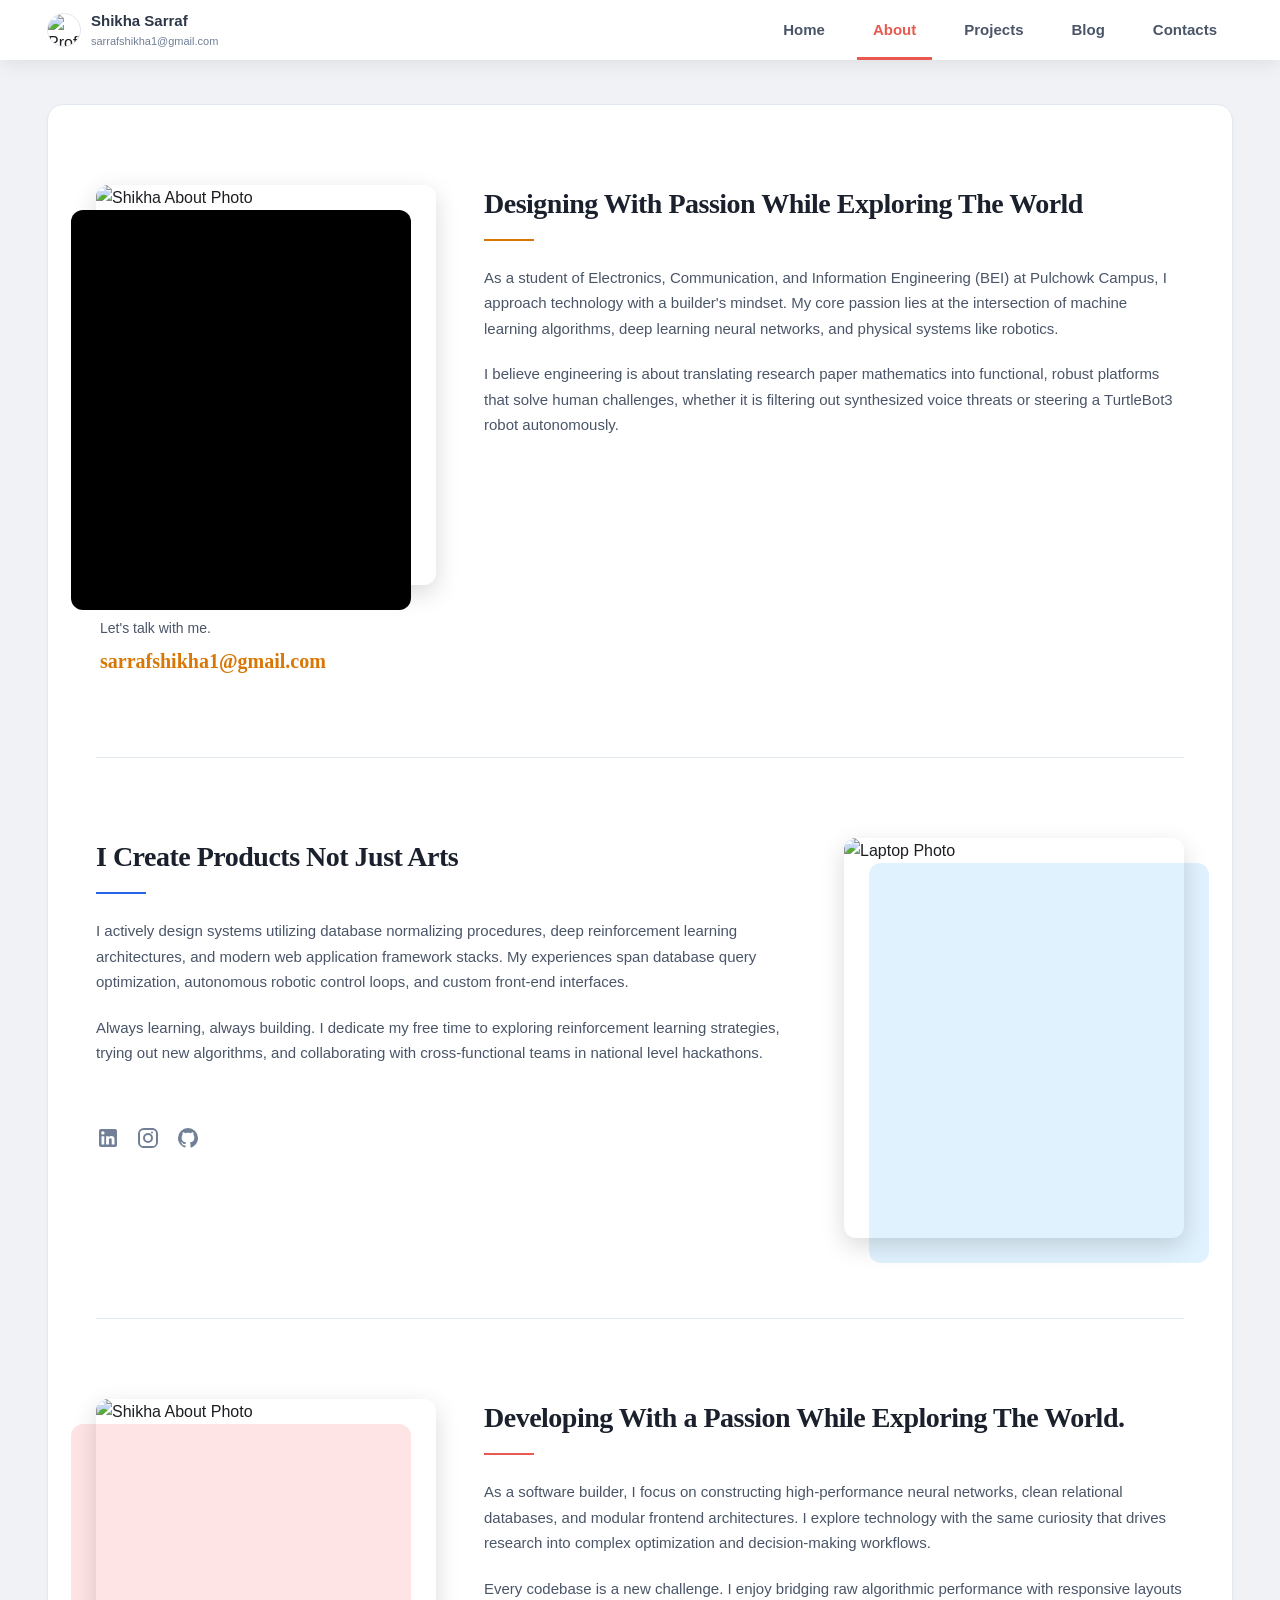
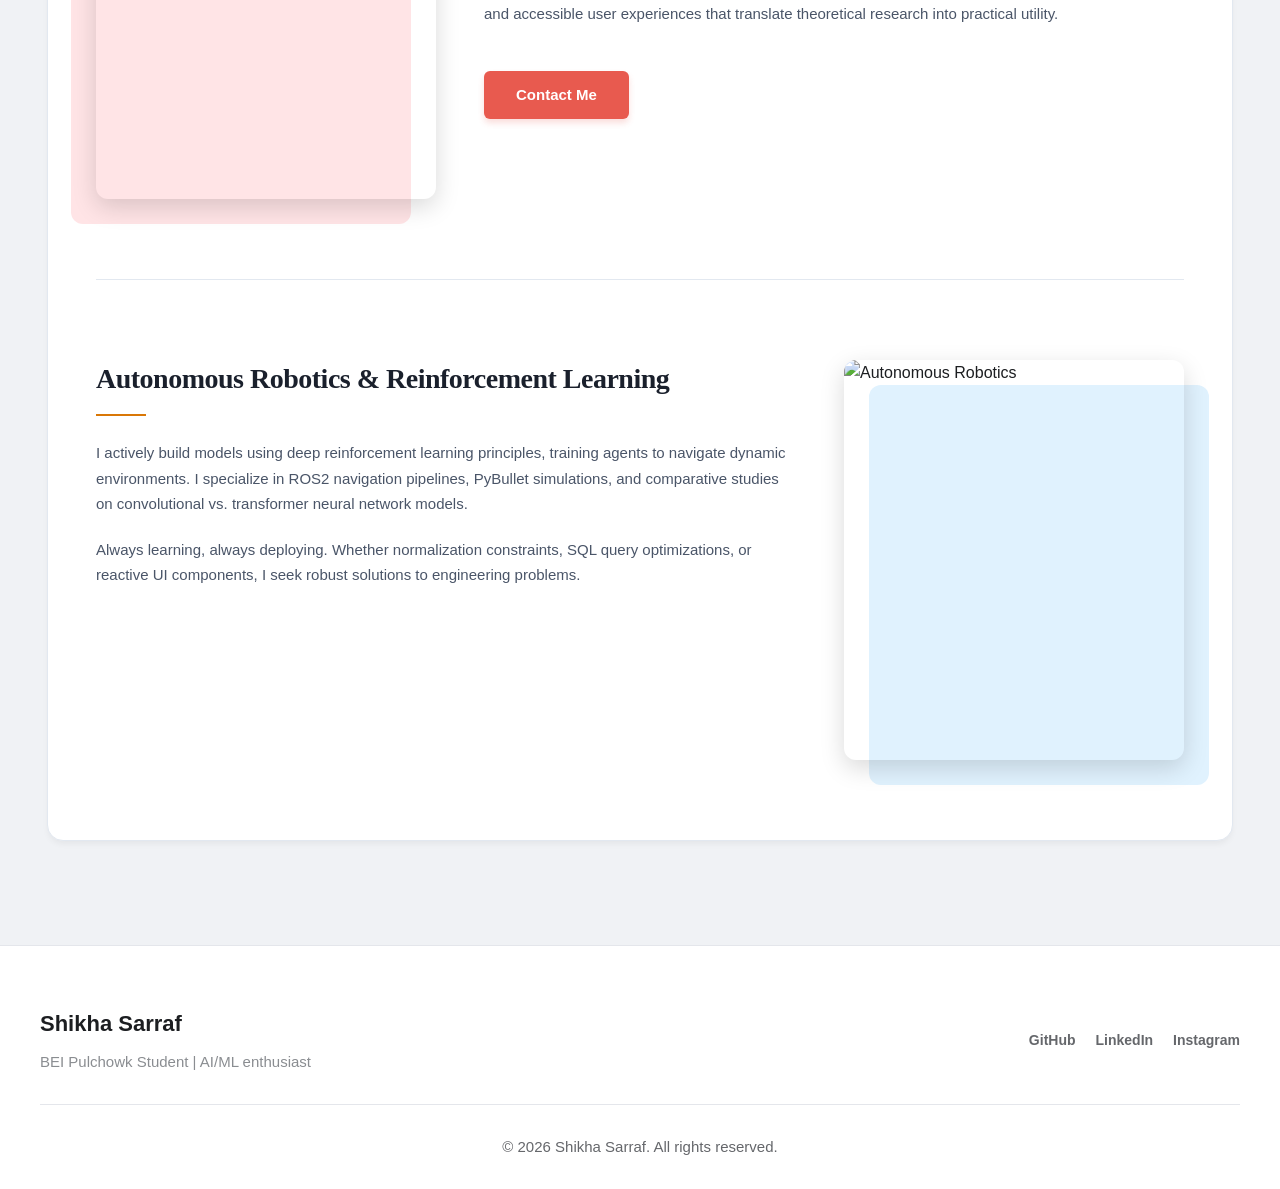
==== commit 9b3f0c3d: "feat: update portfolio images, restructure about page & implement mobile grid toggle" ====
--- a/about.html
+++ b/about.html
@@ -11,7 +11,7 @@
   <link rel="preconnect" href="https://fonts.gstatic.com" crossorigin>
   <link href="https://fonts.googleapis.com/css2?family=Playfair+Display:ital,wght@0,400..900;1,400..900&family=Plus+Jakarta+Sans:ital,wght@0,300..800;1,300..800&display=swap" rel="stylesheet">
   <!-- Stylesheet -->
-  <link rel="stylesheet" href="style.css?v=1.0.3">
+  <link rel="stylesheet" href="style.css?v=1.0.6">
 </head>
 <body class="static-page">
 
@@ -19,7 +19,7 @@
   <nav class="main-navbar sticky-static" id="main-navbar">
     <div class="navbar-content">
       <div class="navbar-logo">
-        <img src="me.png" alt="Profile" class="logo-avatar">
+        <img src="https://res.cloudinary.com/dj85g5tsx/image/upload/w_300,h_300,c_fill,g_face,q_auto,f_auto/v1781890768/Scanned_20260619-2203_1_1_1__4_mbxt1c.jpg" alt="Profile" class="logo-avatar">
         <div class="logo-text">
           <span class="logo-name">Shikha Sarraf</span>
           <span class="logo-subtitle">sarrafshikha1@gmail.com</span>
@@ -38,8 +38,9 @@
   <!-- MAIN CONTAINER -->
   <main class="page-container">
     <section id="about-section" class="section-container active-section" style="opacity: 1; transform: none;">
+      
+      <!-- FIRST ROW: YELLOW THEME (Image Left, Text Right) -->
       <div class="about-modern-layout yellow-theme">
-        
         <!-- COLUMN 1: IMAGE BLOCK -->
         <div class="about-image-col">
           <div class="offset-card-container">
@@ -54,8 +55,8 @@
           </div>
         </div>
         
-        <!-- COLUMN 2: HEADING & DETAILS 1 -->
-        <div class="about-text-col">
+        <!-- COLUMN 2 & 3: TEXT BLOCK -->
+        <div class="about-text-col" style="grid-column: span 2;">
           <h2 class="about-serif-title">Designing With Passion While Exploring The World</h2>
           <div class="coral-line"></div>
           <p class="about-desc">
@@ -65,9 +66,12 @@
             I believe engineering is about translating research paper mathematics into functional, robust platforms that solve human challenges, whether it is filtering out synthesized voice threats or steering a TurtleBot3 robot autonomously.
           </p>
         </div>
-        
-        <!-- COLUMN 3: HEADING & DETAILS 2 + SOCIALS -->
-        <div class="about-text-col">
+      </div>
+
+      <!-- SECOND ROW: BLUE THEME (Text Left, Image Right) -->
+      <div class="about-modern-layout reverse blue-theme" style="margin-top: 80px; border-top: 1px solid #e2e8f0; padding-top: 80px;">
+        <!-- COLUMN 1 & 2: TEXT BLOCK -->
+        <div class="about-text-col" style="grid-column: span 2;">
           <h2 class="about-serif-title">I Create Products Not Just Arts</h2>
           <div class="coral-line"></div>
           <p class="about-desc">
@@ -76,8 +80,7 @@
           <p class="about-desc">
             Always learning, always building. I dedicate my free time to exploring reinforcement learning strategies, trying out new algorithms, and collaborating with cross-functional teams in national level hackathons.
           </p>
-          
-          <div class="about-social-icons">
+          <div class="about-social-icons" style="margin-top: 24px;">
             <a href="https://www.linkedin.com/in/shikha-sarraf-b10325328/" target="_blank" class="about-social-btn" title="LinkedIn">
               <svg viewBox="0 0 24 24"><path d="M19 3a2 2 0 0 1 2 2v14a2 2 0 0 1-2 2H5a2 2 0 0 1-2-2V5a2 2 0 0 1 2-2h14m-.5 15.5v-5.3a3.26 3.26 0 0 0-3.26-3.26c-.85 0-1.84.52-2.32 1.3v-1.11h-2.79v8.37h2.79v-4.93c0-.77.62-1.4 1.39-1.4a1.4 1.4 0 0 1 1.4 1.4v4.93h2.79M6.88 8.56a1.68 1.68 0 0 0 1.68-1.68c0-.93-.75-1.69-1.68-1.69a1.69 1.69 0 0 0-1.69 1.69c0 .93.76 1.68 1.69 1.68m1.39 9.94v-8.37H5.5v8.37h2.77z"/></svg>
             </a>
@@ -89,14 +92,31 @@
             </a>
           </div>
         </div>
-        
+        <!-- COLUMN 3: IMAGE BLOCK -->
+        <div class="about-image-col">
+          <div class="offset-card-container right-aligned">
+            <div class="offset-coral-box right-offset"></div>
+            <div class="about-photo-wrapper">
+              <img src="https://res.cloudinary.com/dj85g5tsx/image/upload/w_600,q_auto,f_auto/v1781712154/enhanced_1_idapt1.jpg" alt="Laptop Photo" class="about-photo">
+            </div>
+          </div>
+        </div>
       </div>
 
-      <!-- SECOND ROW: DEVELOPMENT & LAPTOP BLOCK -->
-      <div class="about-modern-layout reverse blue-theme">
+      <!-- THIRD ROW: CORAL THEME (Image Left, Text Right) -->
+      <div class="about-modern-layout coral-theme" style="margin-top: 80px; border-top: 1px solid #e2e8f0; padding-top: 80px;">
+        <!-- COLUMN 1: IMAGE BLOCK -->
+        <div class="about-image-col">
+          <div class="offset-card-container">
+            <div class="offset-coral-box"></div>
+            <div class="about-photo-wrapper">
+              <img src="https://res.cloudinary.com/dj85g5tsx/image/upload/w_600,q_auto,f_auto/v1781890765/20260530_161637_ijifvn.jpg" alt="Shikha About Photo" class="about-photo">
+            </div>
+          </div>
+        </div>
         
-        <!-- COLUMN 1 & 2: TEXT -->
-        <div class="about-text-col">
+        <!-- COLUMN 2 & 3: TEXT BLOCK -->
+        <div class="about-text-col" style="grid-column: span 2;">
           <h2 class="about-serif-title">Developing With a Passion While Exploring The World.</h2>
           <div class="coral-line"></div>
           <p class="about-desc">
@@ -109,8 +129,14 @@
             <a href="contacts.html" class="about-contact-btn">Contact Me</a>
           </div>
         </div>
-        
-        <div class="about-text-col">
+      </div>
+
+      <!-- FOURTH ROW: YELLOW THEME (Text Left, Image Right) -->
+      <div class="about-modern-layout reverse yellow-theme" style="margin-top: 80px; border-top: 1px solid #e2e8f0; padding-top: 80px;">
+        <!-- COLUMN 1 & 2: TEXT BLOCK -->
+        <div class="about-text-col" style="grid-column: span 2;">
+          <h2 class="about-serif-title">Autonomous Robotics & Reinforcement Learning</h2>
+          <div class="coral-line"></div>
           <p class="about-desc">
             I actively build models using deep reinforcement learning principles, training agents to navigate dynamic environments. I specialize in ROS2 navigation pipelines, PyBullet simulations, and comparative studies on convolutional vs. transformer neural network models.
           </p>
@@ -118,18 +144,17 @@
             Always learning, always deploying. Whether normalization constraints, SQL query optimizations, or reactive UI components, I seek robust solutions to engineering problems.
           </p>
         </div>
-        
-        <!-- COLUMN 3: LAPTOP IMAGE BLOCK -->
+        <!-- COLUMN 3: IMAGE BLOCK -->
         <div class="about-image-col">
           <div class="offset-card-container right-aligned">
             <div class="offset-coral-box right-offset"></div>
             <div class="about-photo-wrapper">
-              <img src="https://res.cloudinary.com/dj85g5tsx/image/upload/w_600,q_auto,f_auto/v1781712154/enhanced_1_idapt1.jpg" alt="Development Laptop" class="about-photo">
+              <img src="https://res.cloudinary.com/dj85g5tsx/image/upload/w_600,q_auto,f_auto/v1781890753/Scanned_20260619-2203_1_1_1__8_dun6sv.jpg" alt="Autonomous Robotics" class="about-photo">
             </div>
           </div>
         </div>
-        
       </div>
+      
     </section>
   </main>
 
--- a/style.css
+++ b/style.css
@@ -634,6 +634,10 @@
   overflow: hidden;
 }
 
+#see-all-photos-btn {
+  display: none;
+}
+
 .photo-box {
   aspect-ratio: 1 / 1;
   overflow: hidden;
@@ -992,7 +996,7 @@
   box-shadow: 0 6px 12px rgba(232, 90, 79, 0.3);
 }
 
-/* About Row themes (Yellow & Blue) */
+/* About Row themes (Yellow, Blue & Coral) */
 .yellow-theme .coral-line {
   background-color: #d97706; /* Golden Amber */
 }
@@ -1013,6 +1017,28 @@
 .blue-theme .about-contact-btn:hover {
   background-color: #1d4ed8;
   box-shadow: 0 6px 12px rgba(37, 99, 235, 0.3);
+}
+
+.coral-theme .coral-line {
+  background-color: var(--coral-accent);
+}
+
+.coral-theme .talk-email {
+  color: var(--coral-accent) !important;
+}
+
+.coral-theme .about-contact-btn {
+  background-color: var(--coral-accent);
+  box-shadow: 0 4px 6px rgba(232, 90, 79, 0.2);
+}
+
+.coral-theme .about-contact-btn:hover {
+  background-color: var(--coral-hover);
+  box-shadow: 0 6px 12px rgba(232, 90, 79, 0.3);
+}
+
+.coral-theme .offset-coral-box {
+  background-color: #ffe4e6; /* Soft light rose/coral background box */
 }
 
 /* ==========================================
@@ -1591,13 +1617,36 @@
   }
 
   .main-navbar {
-    display: none; /* Hide default navbar on small screens to simplify structure, or keep simplified */
+    display: block;
+    background-color: #ffffff !important;
+    box-shadow: 0 4px 20px rgba(0, 0, 0, 0.08);
   }
 
   .nav-anchor {
-    display: none;
+    display: block;
+    height: 0;
+  }
+
+  .navbar-logo {
+    display: none !important;
+  }
+
+  .navbar-content {
+    justify-content: center;
+    padding: 0;
   }
   
+  .nav-links {
+    justify-content: center;
+    width: 100%;
+    gap: 12px;
+  }
+
+  .nav-item {
+    padding: 18px 8px;
+    font-size: 13px;
+  }
+
   .feed-grid {
     grid-template-columns: 1fr;
   }
@@ -1656,5 +1705,29 @@
   .site-footer {
     padding: 40px 16px 20px 16px;
   }
-}
-
+
+  /* Mobile Photos Grid toggle behavior */
+  .photos-grid-2col:not(.show-all) .photo-box:nth-child(n+7) {
+    display: none;
+  }
+
+  #see-all-photos-btn {
+    display: block;
+    width: 100%;
+    margin-top: 12px;
+    padding: 10px 0;
+    background-color: var(--bg-hover);
+    color: var(--facebook-blue);
+    border: 1px solid var(--border-color);
+    border-radius: 6px;
+    font-weight: 600;
+    font-size: 14px;
+    text-align: center;
+    transition: var(--transition-fast);
+  }
+
+  #see-all-photos-btn:hover {
+    background-color: var(--border-color);
+  }
+}
+
